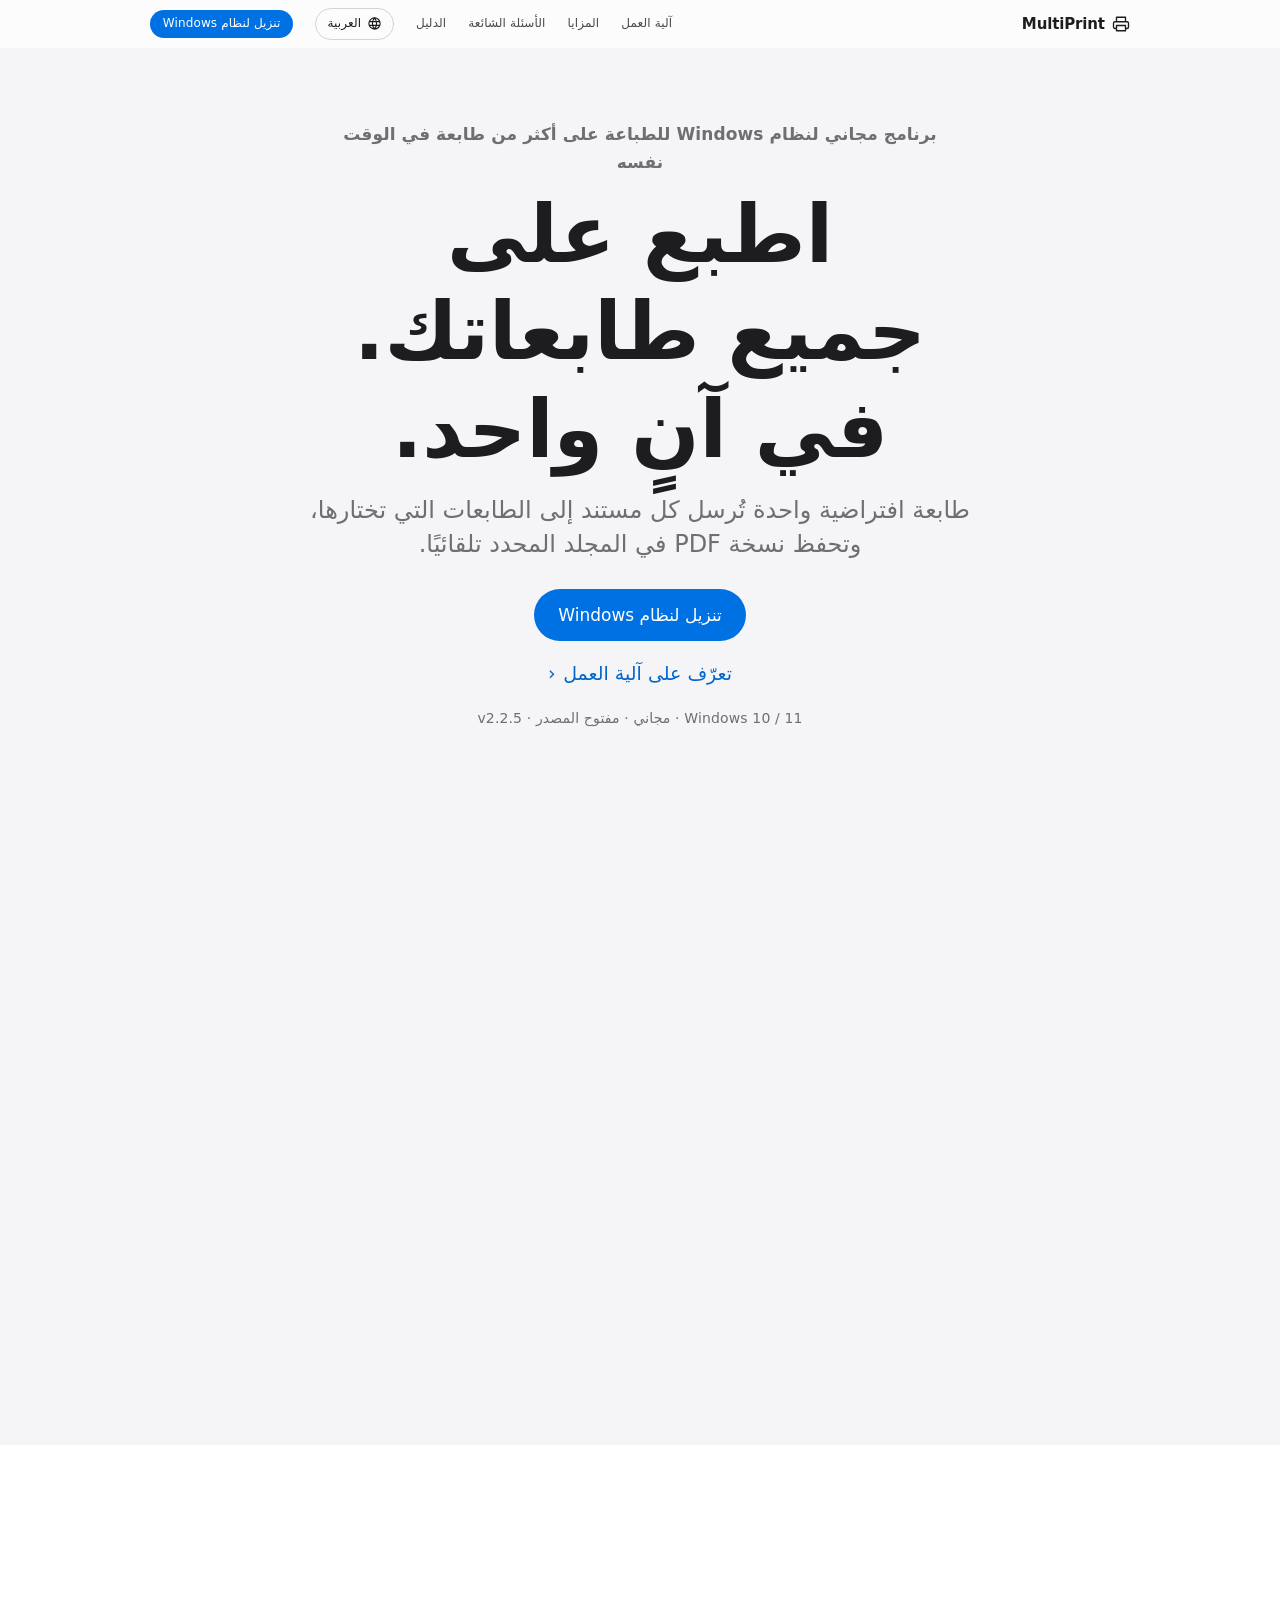
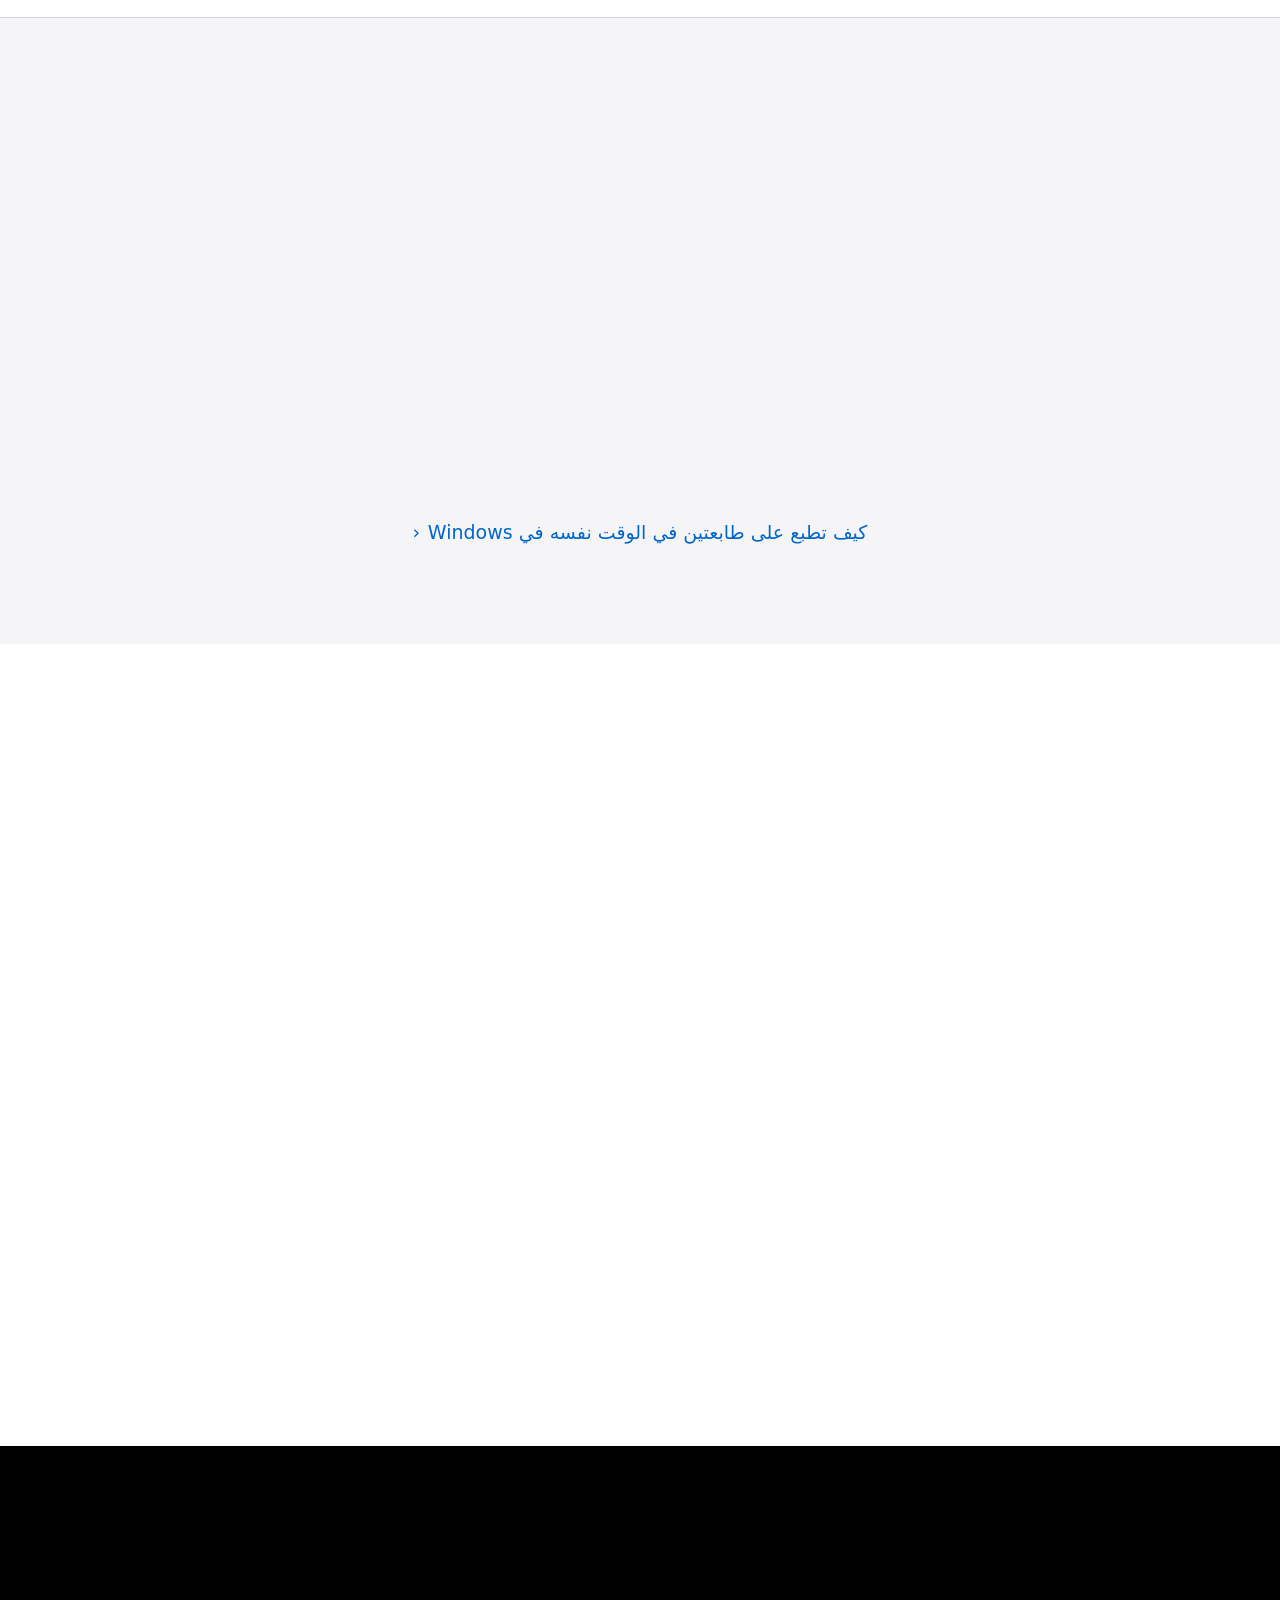
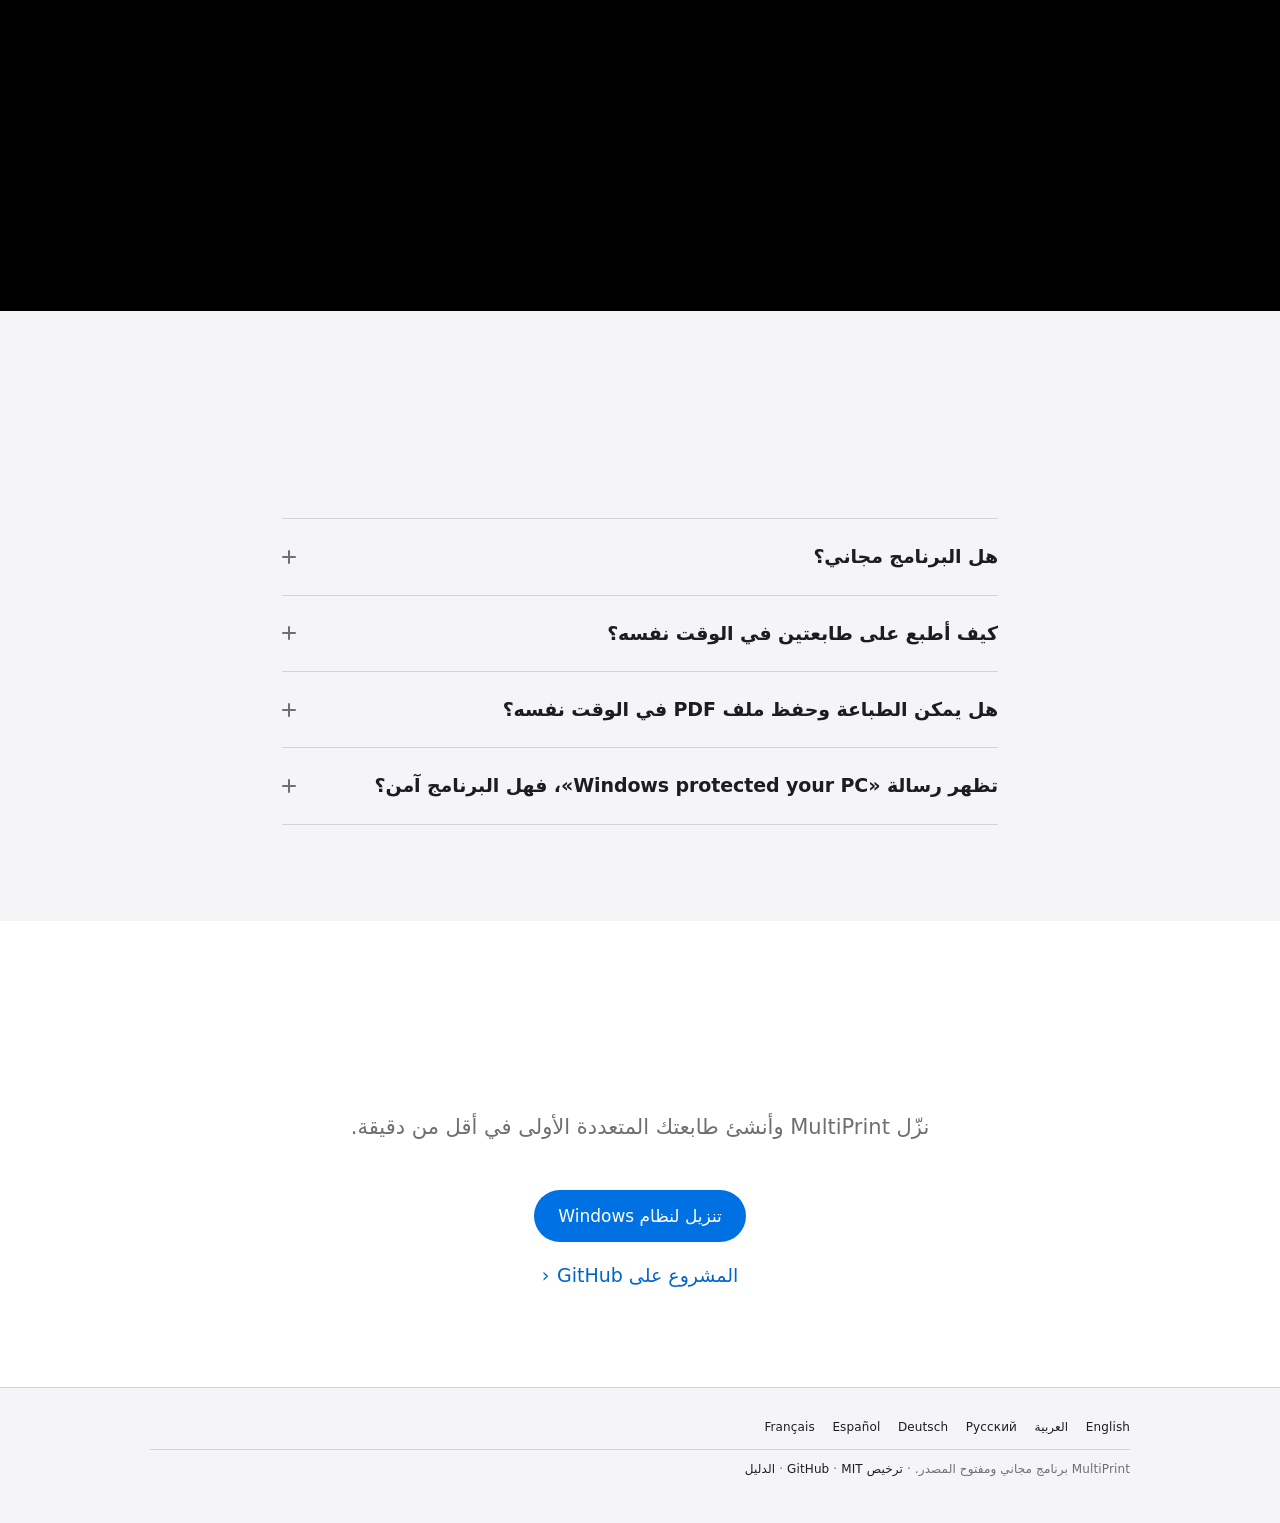
==== website/ar/index.html @ ea6bf0de "chore: import MultiPrint 2.2.5 baseline Co-Authored-By: Claude Opus 5.5 <noreply@anthropic.com>" ====
<!doctype html>
<html lang="ar" dir="rtl">
<head>
<meta charset="utf-8">
<meta http-equiv="Content-Security-Policy" content="default-src 'self'; script-src 'sha256-MsjrPZIOX58IM+4+mh/zZpdfSb2EMA1II63IcwH4JKs='; style-src 'self' https://fonts.googleapis.com; font-src https://fonts.gstatic.com; img-src 'self' data:; connect-src 'none'; object-src 'none'; base-uri 'self'; form-action 'none'; upgrade-insecure-requests">
<meta name="referrer" content="strict-origin-when-cross-origin">
<meta name="viewport" content="width=device-width, initial-scale=1">
<title>MultiPrint | الطباعة على عدة طابعات في آنٍ واحد وحفظ PDF</title>
<meta name="description" content="برنامج مجاني لنظام Windows يربط عدة طابعات بطابعة افتراضية واحدة؛ اطبع مرة واحدة على جميعها واحفظ نسخة PDF تلقائيًا، دون إعدادات معقدة.">
<meta name="keywords" content="الطباعة على أكثر من طابعة في نفس الوقت, الطباعة على طابعتين في آن واحد, ربط طابعتين, طابعة افتراضية, حفظ PDF تلقائيًا عند الطباعة, الطباعة وحفظ PDF في الوقت نفسه, برنامج طباعة مجاني, طابعة متعددة, multi printer">
<meta name="robots" content="index, follow">
<link rel="canonical" href="__SITE_URL__/ar/">
<link rel="alternate" hreflang="en" href="__SITE_URL__/">
<link rel="alternate" hreflang="ar" href="__SITE_URL__/ar/">
<link rel="alternate" hreflang="ru" href="__SITE_URL__/ru/">
<link rel="alternate" hreflang="de" href="__SITE_URL__/de/">
<link rel="alternate" hreflang="es" href="__SITE_URL__/es/">
<link rel="alternate" hreflang="fr" href="__SITE_URL__/fr/">
<link rel="alternate" hreflang="x-default" href="__SITE_URL__/">
<meta property="og:type" content="website">
<meta property="og:site_name" content="MultiPrint">
<meta property="og:title" content="MultiPrint | الطباعة على عدة طابعات في آنٍ واحد وحفظ PDF">
<meta property="og:description" content="برنامج مجاني لنظام Windows يربط عدة طابعات بطابعة افتراضية واحدة؛ اطبع مرة واحدة على جميعها واحفظ نسخة PDF تلقائيًا، دون إعدادات معقدة.">
<meta property="og:url" content="__SITE_URL__/ar/">
<meta property="og:image" content="__SITE_URL__/assets/screenshot-ar.png">
<meta property="og:image:width" content="1620">
<meta property="og:image:height" content="1155">
<meta property="og:locale" content="ar_SA">
<meta property="og:locale:alternate" content="en_US"><meta property="og:locale:alternate" content="ru_RU"><meta property="og:locale:alternate" content="de_DE"><meta property="og:locale:alternate" content="es_ES"><meta property="og:locale:alternate" content="fr_FR">
<meta name="twitter:card" content="summary_large_image">
<meta name="theme-color" content="#f5f5f7" media="(prefers-color-scheme: light)">
<meta name="theme-color" content="#000000" media="(prefers-color-scheme: dark)">
<meta name="color-scheme" content="light dark">
<link rel="icon" href="../assets/favicon.svg" type="image/svg+xml">
<link rel="preconnect" href="https://fonts.googleapis.com">
<link rel="preconnect" href="https://fonts.gstatic.com" crossorigin>
<link href="https://fonts.googleapis.com/css2?family=IBM+Plex+Sans+Arabic:wght@400;500;600;700&display=swap" rel="stylesheet">
<link rel="stylesheet" href="../assets/style.css">
<script type="application/ld+json">{"@context": "https://schema.org", "@type": "SoftwareApplication", "name": "MultiPrint", "operatingSystem": "Windows 10, Windows 11", "applicationCategory": "BusinessApplication", "applicationSubCategory": "Printing", "softwareVersion": "2.2.5", "description": "برنامج مجاني لنظام Windows يربط عدة طابعات بطابعة افتراضية واحدة؛ اطبع مرة واحدة على جميعها واحفظ نسخة PDF تلقائيًا، دون إعدادات معقدة.", "url": "__SITE_URL__/ar/", "downloadUrl": "__REPO_URL__/releases/latest/download/MultiPrint.zip", "image": "__SITE_URL__/assets/screenshot-ar.png", "inLanguage": "ar", "license": "https://opensource.org/licenses/MIT", "isAccessibleForFree": true, "offers": {"@type": "Offer", "price": "0", "priceCurrency": "USD"}, "featureList": ["الطباعة على طابعتين أو أكثر", "حفظ PDF تلقائيًا", "تسمية الملفات حسب رغبتك", "طابعات متعددة مستقلة", "مقاس الورق لكل طابعة", "سجل الطباعة", "يعمل في الخلفية", "خمس لغات", "سهل الإعداد"]}</script>
<script type="application/ld+json">{"@context": "https://schema.org", "@type": "FAQPage", "mainEntity": [{"@type": "Question", "name": "هل البرنامج مجاني؟", "acceptedAnswer": {"@type": "Answer", "text": "نعم، البرنامج مجاني ومفتوح المصدر بموجب ترخيص MIT."}}, {"@type": "Question", "name": "كيف أطبع على طابعتين في الوقت نفسه؟", "acceptedAnswer": {"@type": "Answer", "text": "أنشئ طابعة متعددة في MultiPrint واختر الطابعتين، ثم اطبع على الطابعة الجديدة من أي برنامج، وسيصل المستند إلى كلتيهما."}}, {"@type": "Question", "name": "هل يمكن الطباعة وحفظ ملف PDF في الوقت نفسه؟", "acceptedAnswer": {"@type": "Answer", "text": "نعم. أضف «Microsoft Print to PDF» إلى الطابعات وحدّد مجلدًا، وستُحفظ الملفات فيه تلقائيًا دون أن يُطلب منك اختيار مكان الحفظ."}}, {"@type": "Question", "name": "تظهر رسالة «Windows protected your PC»، فهل البرنامج آمن؟", "acceptedAnswer": {"@type": "Answer", "text": "لم يُوقَّع الملف رقميًا بعد، لذا يعرض Windows هذا التنبيه. اختر «More info» ثم «Run anyway». والشيفرة المصدرية منشورة بالكامل على GitHub."}}]}</script>
<script type="application/ld+json">{"@context": "https://schema.org", "@type": "WebSite", "name": "MultiPrint", "url": "__SITE_URL__/ar/", "inLanguage": "ar"}</script>
</head>
<body>
<header class="nav">
  <div class="wrap navbar">
    <a class="brand" href="../ar/" aria-label="MultiPrint"><svg width="18" height="18" viewBox="0 0 24 24" fill="none" stroke="currentColor" stroke-width="1.8" stroke-linecap="round" stroke-linejoin="round" aria-hidden="true"><path d="M6 9V3h12v6M6 18H4a2 2 0 0 1-2-2v-5a2 2 0 0 1 2-2h16a2 2 0 0 1 2 2v5a2 2 0 0 1-2 2h-2M6 14h12v7H6z"/></svg><span>MultiPrint</span></a>
    <nav class="links">
      <a href="#how">آلية العمل</a><a href="#features">المزايا</a><a href="#faq">الأسئلة الشائعة</a><a href="../ar/guide/">الدليل</a>
    </nav>
    <details class="lang"><summary aria-label="اللغة"><svg width="15" height="15" viewBox="0 0 24 24" fill="none" stroke="currentColor" stroke-width="1.8" stroke-linecap="round" stroke-linejoin="round" aria-hidden="true"><path d="M12 21a9 9 0 1 0 0-18 9 9 0 0 0 0 18zM3.6 9h16.8M3.6 15h16.8M12 3a14 14 0 0 1 0 18M12 3a14 14 0 0 0 0 18"/></svg><span>العربية</span></summary><div class="menu"><a href="../" hreflang="en" lang="en">English</a><a href="../ar/" hreflang="ar" lang="ar" aria-current="page">العربية</a><a href="../ru/" hreflang="ru" lang="ru">Русский</a><a href="../de/" hreflang="de" lang="de">Deutsch</a><a href="../es/" hreflang="es" lang="es">Español</a><a href="../fr/" hreflang="fr" lang="fr">Français</a></div></details>
    <a class="navbtn" href="__REPO_URL__/releases/latest/download/MultiPrint.zip">تنزيل لنظام Windows</a>
  </div>
</header>

<main>
<section class="hero">
  <div class="wrap">
    <p class="eyebrow">برنامج مجاني لنظام Windows للطباعة على أكثر من طابعة في الوقت نفسه</p>
    <h1 class="reveal">اطبع على جميع طابعاتك.<br>في آنٍ واحد.</h1>
    <p class="lead">طابعة افتراضية واحدة تُرسل كل مستند إلى الطابعات التي تختارها، وتحفظ نسخة PDF في المجلد المحدد تلقائيًا.</p>
    <div class="actions">
      <a class="btn" href="__REPO_URL__/releases/latest/download/MultiPrint.zip">تنزيل لنظام Windows</a>
      <a class="link" href="#how">تعرّف على آلية العمل <span class="chev" aria-hidden="true">‹</span></a>
    </div>
    <p class="note"><bdi dir="ltr">Windows 10 / 11</bdi> · مجاني · مفتوح المصدر · <bdi dir="ltr">v2.2.5</bdi></p>
  </div>
  <figure class="shot reveal"><img src="../assets/screenshot-ar.png" width="1620" height="1155" alt="واجهة برنامج MultiPrint تعرض طابعة متعددة مرتبطة بطابعة Epson ومجلد PDF" loading="eager" fetchpriority="high"></figure>
</section>

<section class="specs-band">
  <div class="wrap specs"><div class="spec reveal"><strong>+2</strong><span>طابعة لكل مستند</span></div><div class="spec reveal"><strong>PDF</strong><span>نسخة تُحفظ تلقائيًا</span></div><div class="spec reveal"><strong>0</strong><span>إعدادات معقدة</span></div><div class="spec reveal"><strong>مجاني</strong><span>ومفتوح المصدر</span></div></div>
</section>

<section id="how" class="band light">
  <div class="wrap">
    <h2 class="reveal">ثلاث خطوات فقط.</h2>
    <ol class="tiles three"><li class="tile reveal"><span class="num">1</span><h3>أنشئ طابعة متعددة</h3><p>حدّد اسمًا للطابعة واختر طابعتين أو أكثر، سواء أكانت طابعات فعلية أم PDF أم كليهما.</p></li><li class="tile reveal"><span class="num">2</span><h3>اطبع كالمعتاد</h3><p>من Word أو Excel أو المتصفح أو نظامك المحاسبي، اختر الطابعة الجديدة من قائمة الطباعة.</p></li><li class="tile reveal"><span class="num">3</span><h3>تمّ</h3><p>يصل المستند إلى جميع الطابعات في اللحظة نفسها، وتُحفظ نسخة PDF في المجلد المحدد.</p></li></ol>
    <p class="guide-link"><a class="link" href="../ar/guide/">كيف تطبع على طابعتين في الوقت نفسه في Windows <span class="chev" aria-hidden="true">‹</span></a></p>
  </div>
</section>

<section id="features" class="band">
  <div class="wrap">
    <h2 class="reveal">كل ما تحتاجه. لا أكثر.</h2>
    <div class="tiles four"><div class="tile feat reveal"><svg width="28" height="28" viewBox="0 0 24 24" fill="none" stroke="currentColor" stroke-width="1.8" stroke-linecap="round" stroke-linejoin="round" aria-hidden="true"><path d="M12 3l1.9 4.6L18.5 9l-4.6 1.9L12 15.5l-1.9-4.6L5.5 9l4.6-1.4zM19 15l.8 2.2L22 18l-2.2.8L19 21l-.8-2.2L16 18l2.2-.8z"/></svg><h3>سهل الإعداد</h3><p>دون تثبيت تعريفات أو إعدادات معقدة؛ تصبح طابعتك المتعددة الأولى جاهزة في أقل من دقيقة.</p></div><div class="tile feat reveal"><svg width="28" height="28" viewBox="0 0 24 24" fill="none" stroke="currentColor" stroke-width="1.8" stroke-linecap="round" stroke-linejoin="round" aria-hidden="true"><path d="M6 9V3h12v6M6 18H4a2 2 0 0 1-2-2v-5a2 2 0 0 1 2-2h16a2 2 0 0 1 2 2v5a2 2 0 0 1-2 2h-2M6 14h12v7H6z"/></svg><h3>الطباعة على طابعتين أو أكثر</h3><p>أمر طباعة واحد يصل إلى جميع الطابعات المرتبطة.</p></div><div class="tile feat reveal"><svg width="28" height="28" viewBox="0 0 24 24" fill="none" stroke="currentColor" stroke-width="1.8" stroke-linecap="round" stroke-linejoin="round" aria-hidden="true"><path d="M14 3H6a2 2 0 0 0-2 2v14a2 2 0 0 0 2 2h12a2 2 0 0 0 2-2V9zM14 3v6h6M9 15h6"/></svg><h3>حفظ PDF تلقائيًا</h3><p>نسخة PDF في مجلد ثابت دون نافذة «حفظ باسم».</p></div><div class="tile feat reveal"><svg width="28" height="28" viewBox="0 0 24 24" fill="none" stroke="currentColor" stroke-width="1.8" stroke-linecap="round" stroke-linejoin="round" aria-hidden="true"><path d="M3 7h18v13H3zM8 7V4h8v3"/></svg><h3>طابعات متعددة مستقلة</h3><p>للفواتير والتقارير والإيصالات، لكلٍّ منها طابعاتها ومجلدها.</p></div><div class="tile feat reveal"><svg width="28" height="28" viewBox="0 0 24 24" fill="none" stroke="currentColor" stroke-width="1.8" stroke-linecap="round" stroke-linejoin="round" aria-hidden="true"><path d="M12 2v4M12 18v4M4.9 4.9l2.8 2.8M16.3 16.3l2.8 2.8M2 12h4M18 12h4M4.9 19.1l2.8-2.8M16.3 7.7l2.8-2.8"/></svg><h3>يعمل في الخلفية</h3><p>يبدأ مع تشغيل Windows ويستعيد عمله تلقائيًا، دون الحاجة إلى إبقاء البرنامج مفتوحًا.</p></div><div class="tile feat reveal"><svg width="28" height="28" viewBox="0 0 24 24" fill="none" stroke="currentColor" stroke-width="1.8" stroke-linecap="round" stroke-linejoin="round" aria-hidden="true"><path d="M3 5h12M9 3v2M5 9c1.5 4 4.5 7 9 9M13 9c-1 3-3.5 6-8 8M14 21l4-9 4 9M15.5 18h5"/></svg><h3>خمس لغات</h3><p>العربية والإنجليزية والإسبانية والفرنسية والألمانية.</p></div></div>
  </div>
</section>

<section class="band black">
  <div class="wrap">
    <h2 class="reveal">مصمَّم لبيئة الأعمال.</h2>
    <div class="tiles three"><div class="tile dark reveal"><h3>المتاجر والمحاسبة</h3><p>طباعة الفاتورة للعميل مع أرشفة نسخة PDF تلقائيًا.</p></div><div class="tile dark reveal"><h3>المكاتب والمستودعات</h3><p>مستند واحد يصل إلى طابعة المكتب وطابعة المستودع معًا.</p></div><div class="tile dark reveal"><h3>العيادات ومراكز الخدمة</h3><p>نسخة للعميل ونسخة للأرشيف بخطوة واحدة.</p></div></div>
  </div>
</section>

<section id="faq" class="band light">
  <div class="wrap narrow">
    <h2 class="reveal">الأسئلة الشائعة</h2>
    <div class="faq"><details><summary><span>هل البرنامج مجاني؟</span><span class="plus" aria-hidden="true"></span></summary><p>نعم، البرنامج مجاني ومفتوح المصدر بموجب ترخيص MIT.</p></details><details><summary><span>كيف أطبع على طابعتين في الوقت نفسه؟</span><span class="plus" aria-hidden="true"></span></summary><p>أنشئ طابعة متعددة في MultiPrint واختر الطابعتين، ثم اطبع على الطابعة الجديدة من أي برنامج، وسيصل المستند إلى كلتيهما.</p></details><details><summary><span>هل يمكن الطباعة وحفظ ملف PDF في الوقت نفسه؟</span><span class="plus" aria-hidden="true"></span></summary><p>نعم. أضف «<bdi>Microsoft Print to PDF</bdi>» إلى الطابعات وحدّد مجلدًا، وستُحفظ الملفات فيه تلقائيًا دون أن يُطلب منك اختيار مكان الحفظ.</p></details><details><summary><span>تظهر رسالة «<bdi>Windows protected your PC</bdi>»، فهل البرنامج آمن؟</span><span class="plus" aria-hidden="true"></span></summary><p>لم يُوقَّع الملف رقميًا بعد، لذا يعرض Windows هذا التنبيه. اختر «<bdi>More info</bdi>» ثم «<bdi>Run anyway</bdi>». والشيفرة المصدرية منشورة بالكامل على GitHub.</p></details></div>
  </div>
</section>

<section class="band final">
  <div class="wrap">
    <h2 class="reveal">اطبع مرة واحدة. في كل مكان.</h2>
    <p class="sublead">نزّل MultiPrint وأنشئ طابعتك المتعددة الأولى في أقل من دقيقة.</p>
    <div class="actions">
      <a class="btn" href="__REPO_URL__/releases/latest/download/MultiPrint.zip">تنزيل لنظام Windows</a>
      <a class="link" href="__REPO_URL__">المشروع على GitHub <span class="chev" aria-hidden="true">‹</span></a>
    </div>
  </div>
</section>
</main>

<footer class="foot">
  <div class="wrap">
    <p class="langs"><a href="../" hreflang="en" lang="en">English</a><a href="../ar/" hreflang="ar" lang="ar" aria-current="page">العربية</a><a href="../ru/" hreflang="ru" lang="ru">Русский</a><a href="../de/" hreflang="de" lang="de">Deutsch</a><a href="../es/" hreflang="es" lang="es">Español</a><a href="../fr/" hreflang="fr" lang="fr">Français</a></p>
    <p><bdi dir="rtl">MultiPrint برنامج مجاني ومفتوح المصدر.</bdi> · <bdi><a href="__REPO_URL__/blob/main/LICENSE">ترخيص MIT</a></bdi> · <bdi><a href="__REPO_URL__">GitHub</a></bdi> · <bdi><a href="../ar/guide/">الدليل</a></bdi></p>
  </div>
</footer>
<script>
(function () {
  var d = document.documentElement; d.classList.add('js');
  var nav = document.querySelector('.nav');
  function edge() { nav.classList.toggle('scrolled', window.scrollY > 4); }
  edge(); window.addEventListener('scroll', edge, { passive: true });
  var items = document.querySelectorAll('.reveal');
  if (!('IntersectionObserver' in window)) { items.forEach(function (el) { el.classList.add('in'); }); return; }
  var io = new IntersectionObserver(function (entries) {
    entries.forEach(function (en) { if (en.isIntersecting) { en.target.classList.add('in'); io.unobserve(en.target); } });
  }, { rootMargin: '0px 0px -8% 0px', threshold: 0.08 });
  items.forEach(function (el, i) {
    var sib = el.parentElement ? Array.prototype.indexOf.call(el.parentElement.children, el) : 0;
    el.style.transitionDelay = Math.min(sib, 4) * 60 + 'ms';
    io.observe(el);
  });
  document.querySelectorAll('.lang .menu a, .foot .langs a').forEach(function (a) {
    a.addEventListener('click', function () { try { localStorage.setItem('mp-lang', a.getAttribute('hreflang')); } catch (e) {} });
  });
  document.querySelectorAll('.lang').forEach(function (m) {
    document.addEventListener('pointerdown', function (e) { if (m.open && !m.contains(e.target)) m.open = false; });
  });
})();
</script>
</body>
</html>
---- website/assets/style.css ----
:root{--bg:#fff;--gray:#f5f5f7;--tile:#fff;--text:#1d1d1f;--muted:#6e6e73;--line:#d2d2d7;--blue:#0071e3;--blue2:#0077ed;--link:#0066cc;
--nav:rgba(251,251,253,.72);--menu:rgba(255,255,255,.78);--ease:cubic-bezier(.22,1,.36,1)}
@media (prefers-color-scheme:dark){:root{--bg:#000;--gray:#161617;--tile:#1d1d1f;--text:#f5f5f7;--muted:#a1a1a6;--line:#424245;--link:#2997ff;
--nav:rgba(22,22,23,.72);--menu:rgba(40,40,42,.78)}}
*{box-sizing:border-box}
html{scroll-behavior:smooth;-webkit-text-size-adjust:100%;font-size:100%}
body{margin:0;background:var(--bg);color:var(--text);
 font-family:-apple-system,BlinkMacSystemFont,system-ui,"Segoe UI",Roboto,"Helvetica Neue",Arial,sans-serif;
 font-size:1.0625rem;line-height:1.5;letter-spacing:0;-webkit-font-smoothing:antialiased;font-optical-sizing:auto;
 transition:background-color .4s ease,color .4s ease}
html[lang=ar] body{font-family:"IBM Plex Sans Arabic",-apple-system,system-ui,"Segoe UI",Tahoma,sans-serif;line-height:1.65}
a{color:var(--link);text-decoration:none}a:hover{text-decoration:underline}
img{max-width:100%;height:auto;display:block}
:focus-visible{outline:2px solid var(--blue);outline-offset:3px;border-radius:6px}
.wrap{max-width:64rem;margin:0 auto;padding:0 1.375rem}.narrow{max-width:47.5rem}

/* ---- nav: translucent material, content scrolls underneath (skill §12) ---- */
.nav{position:sticky;top:0;z-index:10;background:var(--nav);
 -webkit-backdrop-filter:saturate(180%) blur(20px);backdrop-filter:saturate(180%) blur(20px)}
.nav::after{content:"";position:absolute;inset:auto 0 -12px 0;height:12px;pointer-events:none;opacity:0;
 background:linear-gradient(to bottom,rgba(0,0,0,.06),transparent);transition:opacity .3s ease}
.nav.scrolled::after{opacity:1}
.navbar{height:3rem;display:flex;align-items:center;gap:1.375rem;font-size:.75rem;letter-spacing:.01em}
.brand{display:flex;align-items:center;gap:.45rem;color:var(--text);font-weight:600;font-size:.9375rem;letter-spacing:-.01em}.brand:hover{text-decoration:none}
.links{display:flex;gap:1.375rem;margin-inline-start:auto}.links a{color:var(--text);opacity:.8;transition:opacity .2s}.links a:hover{opacity:1;text-decoration:none}
.lang{position:relative}.lang summary{list-style:none;cursor:pointer;display:flex;align-items:center;gap:.35rem;padding:.3rem .7rem;border-radius:980px;border:1px solid var(--line);font-size:.75rem;color:var(--text)}.lang summary:hover{background:rgba(127,127,127,.1)}.lang summary::-webkit-details-marker{display:none}
.lang .menu{position:absolute;inset-inline-end:-.5rem;top:2.25rem;min-width:10rem;padding:.4rem;border-radius:1rem;
 background:var(--menu);-webkit-backdrop-filter:blur(30px) saturate(180%);backdrop-filter:blur(30px) saturate(180%);
 box-shadow:0 1px 0 rgba(255,255,255,.35) inset,0 18px 50px rgba(0,0,0,.18);transform-origin:top right}
html[dir=rtl] .lang .menu{transform-origin:top left}
.lang[open] .menu{animation:materialize .32s var(--ease) both}
@keyframes materialize{from{opacity:0;transform:scale(.94);filter:blur(6px)}to{opacity:1;transform:none;filter:none}}
.lang .menu a{display:block;padding:.5rem .75rem;border-radius:.6rem;color:var(--text);font-size:.875rem}
.lang .menu a:hover,.lang .menu a[aria-current]{background:rgba(127,127,127,.14);text-decoration:none}
.navbtn{white-space:nowrap;background:var(--blue);color:#fff;border-radius:980px;padding:.25rem .8rem;font-size:.75rem}
.navbtn:hover{background:var(--blue2);text-decoration:none}

/* ---- press feedback: instant, on pointer-down (skill §1) ---- */
.btn,.navbtn,.link,.faq summary,.lang summary{transition:transform .1s ease-out,background-color .2s,opacity .2s;-webkit-tap-highlight-color:transparent}
.btn:active,.navbtn:active{transform:scale(.97)}
.link:active,.lang summary:active{opacity:.55}
.faq summary:active{transform:scale(.995)}

/* ---- hero ---- */
.hero{background:var(--gray);text-align:center;padding:4.5rem 0 0;overflow:hidden}
.eyebrow{font-size:1.0625rem;font-weight:600;color:var(--muted);margin:0 auto .6rem;max-width:40rem;letter-spacing:.005em}
h1,h2{text-wrap:balance}
h1{font-size:clamp(2.5rem,7vw,5rem);line-height:1.05;font-weight:700;letter-spacing:-.025em;margin:0 auto 1rem;max-width:55rem}
.lead{font-size:clamp(1.1875rem,2.4vw,1.5rem);line-height:1.38;letter-spacing:-.005em;color:var(--muted);max-width:44rem;margin:0 auto 1.75rem}
html[lang=ar] h1,html[lang=ar] h2,html[lang=ar] .lead{letter-spacing:0}
html[lang=ar] h1{line-height:1.22}html[lang=ar] h2{line-height:1.28}
.actions{display:flex;flex-direction:column;gap:1.1rem;justify-content:center;align-items:center}
.btn{display:inline-block;background:var(--blue);color:#fff;border-radius:980px;padding:.75rem 1.5rem;font-size:1.0625rem;font-weight:500}
.btn:hover{background:var(--blue2);text-decoration:none}
.link{font-size:1.1875rem;display:inline-block}.chev{display:inline-block;margin-inline-start:.1rem}
.note{color:var(--muted);font-size:.875rem;letter-spacing:.01em;margin:1.1rem 0 3rem}
.shot{margin:0 auto;max-width:61.25rem;padding:0 1.375rem}
.shot img{border-radius:1.125rem 1.125rem 0 0;box-shadow:0 -2px 50px rgba(0,0,0,.12);border:1px solid rgba(127,127,127,.12);border-bottom:0}

/* ---- specs ---- */
.specs-band{border-bottom:1px solid var(--line)}
.specs{display:grid;grid-template-columns:repeat(4,1fr);text-align:center;padding:2.75rem 1.375rem}
.spec strong{display:block;font-size:clamp(2rem,4.5vw,3rem);font-weight:700;letter-spacing:-.02em;line-height:1.1}
.spec span{display:block;color:var(--muted);font-size:.9375rem;letter-spacing:.005em;margin-top:.4rem}

/* ---- bands & tiles ---- */
.band{padding:6rem 0;text-align:center}.band.light{background:var(--gray)}
h2{font-size:clamp(2rem,5vw,3.5rem);line-height:1.08;font-weight:700;letter-spacing:-.02em;margin:0 0 .9rem}
.sublead{font-size:1.3125rem;line-height:1.38;color:var(--muted);margin:0 auto 3rem;max-width:40rem}
.band h2+.tiles{margin-top:3rem}
.tiles{list-style:none;padding:0;margin:0;display:grid;gap:1.25rem;text-align:start}
.tiles.three{grid-template-columns:repeat(3,1fr)}.tiles.four{grid-template-columns:repeat(3,1fr)}
.tile{background:var(--tile);border-radius:1.75rem;padding:2rem 1.75rem}
.band:not(.light):not(.black) .tile{background:var(--gray)}
.num{font-size:2.75rem;font-weight:700;letter-spacing:-.02em;color:var(--blue);line-height:1;display:block;margin-bottom:1.1rem}
.tile h3{font-size:1.3125rem;line-height:1.2;letter-spacing:-.01em;margin:0 0 .5rem;font-weight:600}
.tile p{margin:0;color:var(--muted);font-size:1.0625rem}
.feat svg{color:var(--blue);margin-bottom:1.1rem}
.band.black{background:#000;color:#f5f5f7}.band.black h2{color:#f5f5f7}
.tile.dark{background:#1d1d1f}.tile.dark h3{color:#f5f5f7}.tile.dark p{color:#a1a1a6}

/* ---- faq ---- */
.faq{text-align:start;margin-top:2.5rem;border-top:1px solid var(--line)}
.faq details{border-bottom:1px solid var(--line)}
.faq summary{list-style:none;cursor:pointer;display:flex;justify-content:space-between;align-items:center;gap:1.25rem;padding:1.375rem 0;font-size:1.1875rem;font-weight:600;letter-spacing:-.005em}
.faq summary::-webkit-details-marker{display:none}
.plus{position:relative;flex:none;width:.875rem;height:.875rem}
.plus:before,.plus:after{content:"";position:absolute;inset:.375rem 0 auto 0;height:2px;background:var(--muted);border-radius:2px;transition:transform .35s var(--ease)}
.plus:after{transform:rotate(90deg)}.faq details[open] .plus:after{transform:rotate(0)}
.faq bdi{white-space:nowrap}
.faq p{margin:0 0 1.5rem;color:var(--muted);font-size:1.0625rem}
.faq details[open] p{animation:fadeup .35s var(--ease) both}
@keyframes fadeup{from{opacity:0;transform:translateY(-4px)}to{opacity:1;transform:none}}
.final h2{font-size:clamp(2.25rem,6vw,4rem)}

/* ---- guide link + guide page ---- */
.guide-link{margin:2.5rem 0 0}
.article{padding-block:3.5rem 5rem}
.article .wrap{text-align:start}
.crumbs{font-size:.875rem;color:var(--muted);margin-bottom:1.5rem}.crumbs a{color:var(--muted)}
.article h1{font-size:clamp(2rem,5vw,3.25rem);line-height:1.1;margin:0 0 1rem}
.article .lead{margin:0 0 1.75rem;text-align:start}
.article h2{font-size:clamp(1.5rem,3vw,2rem);margin:3rem 0 1rem;text-align:start}
.article p{font-size:1.125rem;line-height:1.7;margin:0 0 1rem;max-width:44rem}
.gsteps{list-style:none;counter-reset:s;padding:0;margin:0;display:grid;gap:.75rem}
.gsteps li{counter-increment:s;background:var(--gray);border-radius:1.25rem;padding:1.25rem 1.5rem 1.25rem 4.25rem;position:relative}
html[dir=rtl] .gsteps li{padding:1.25rem 4.25rem 1.25rem 1.5rem}
.gsteps li::before{content:counter(s);position:absolute;inset-inline-start:1.25rem;top:1.15rem;width:2rem;height:2rem;border-radius:50%;background:var(--blue);color:#fff;display:grid;place-items:center;font-weight:700}
.gsteps h3{margin:0 0 .3rem;font-size:1.1875rem}.gsteps p{margin:0;color:var(--muted);font-size:1.0625rem}
.gshot{margin:2rem 0 0}.gshot img{border-radius:1rem;border:1px solid var(--line)}
.gcta{display:flex;flex-wrap:wrap;gap:1.25rem;align-items:center;margin-top:3rem}
/* ---- footer ---- */
.foot{background:var(--gray);color:var(--muted);font-size:.75rem;letter-spacing:.01em;padding:1.25rem 0 2.1rem;border-top:1px solid var(--line)}
.foot p{margin:.6rem 0}.foot a{color:var(--text)}
.foot .langs{display:flex;flex-wrap:wrap;gap:.4rem 1.1rem;padding-bottom:.75rem;border-bottom:1px solid var(--line)}

/* ---- reveal on scroll: transform + opacity only (skill §11) ---- */
.js .reveal{opacity:0;transform:translateY(1.25rem);transition:opacity .7s var(--ease),transform .7s var(--ease)}
.js .reveal.in{opacity:1;transform:none}

/* ---- responsive ---- */
@media (max-width:56rem){.tiles.four{grid-template-columns:repeat(2,1fr)}}
@media (max-width:46rem){
  .links,.navbtn{display:none}.lang{margin-inline-start:auto}
  .hero{padding-top:3rem}.band{padding:4rem 0}
  .tiles.three,.tiles.four{grid-template-columns:1fr}
  .specs{grid-template-columns:repeat(2,1fr);row-gap:1.75rem}
  .tile{border-radius:1.375rem;padding:1.6rem 1.4rem}
  .shot{padding:0 .75rem}.shot img{border-radius:.75rem .75rem 0 0}
}

/* ---- accessibility preferences (skill §14) ---- */
@media (prefers-reduced-motion:reduce){
  html{scroll-behavior:auto}
  .js .reveal{transform:none;transition:opacity .2s ease}
  .lang[open] .menu,.faq details[open] p{animation:fade .2s ease both}
  @keyframes fade{from{opacity:0}to{opacity:1}}
  .btn:active,.navbtn:active,.faq summary:active{transform:none}
}
@media (prefers-reduced-transparency:reduce){
  .nav{background:var(--bg);-webkit-backdrop-filter:none;backdrop-filter:none}
  .lang .menu{background:var(--bg);-webkit-backdrop-filter:none;backdrop-filter:none}
}
@media (prefers-contrast:more){
  :root{--muted:var(--text);--line:currentColor}
  .nav{background:var(--bg);border-bottom:1px solid var(--text)}
  .tile{border:1px solid var(--text)}
}
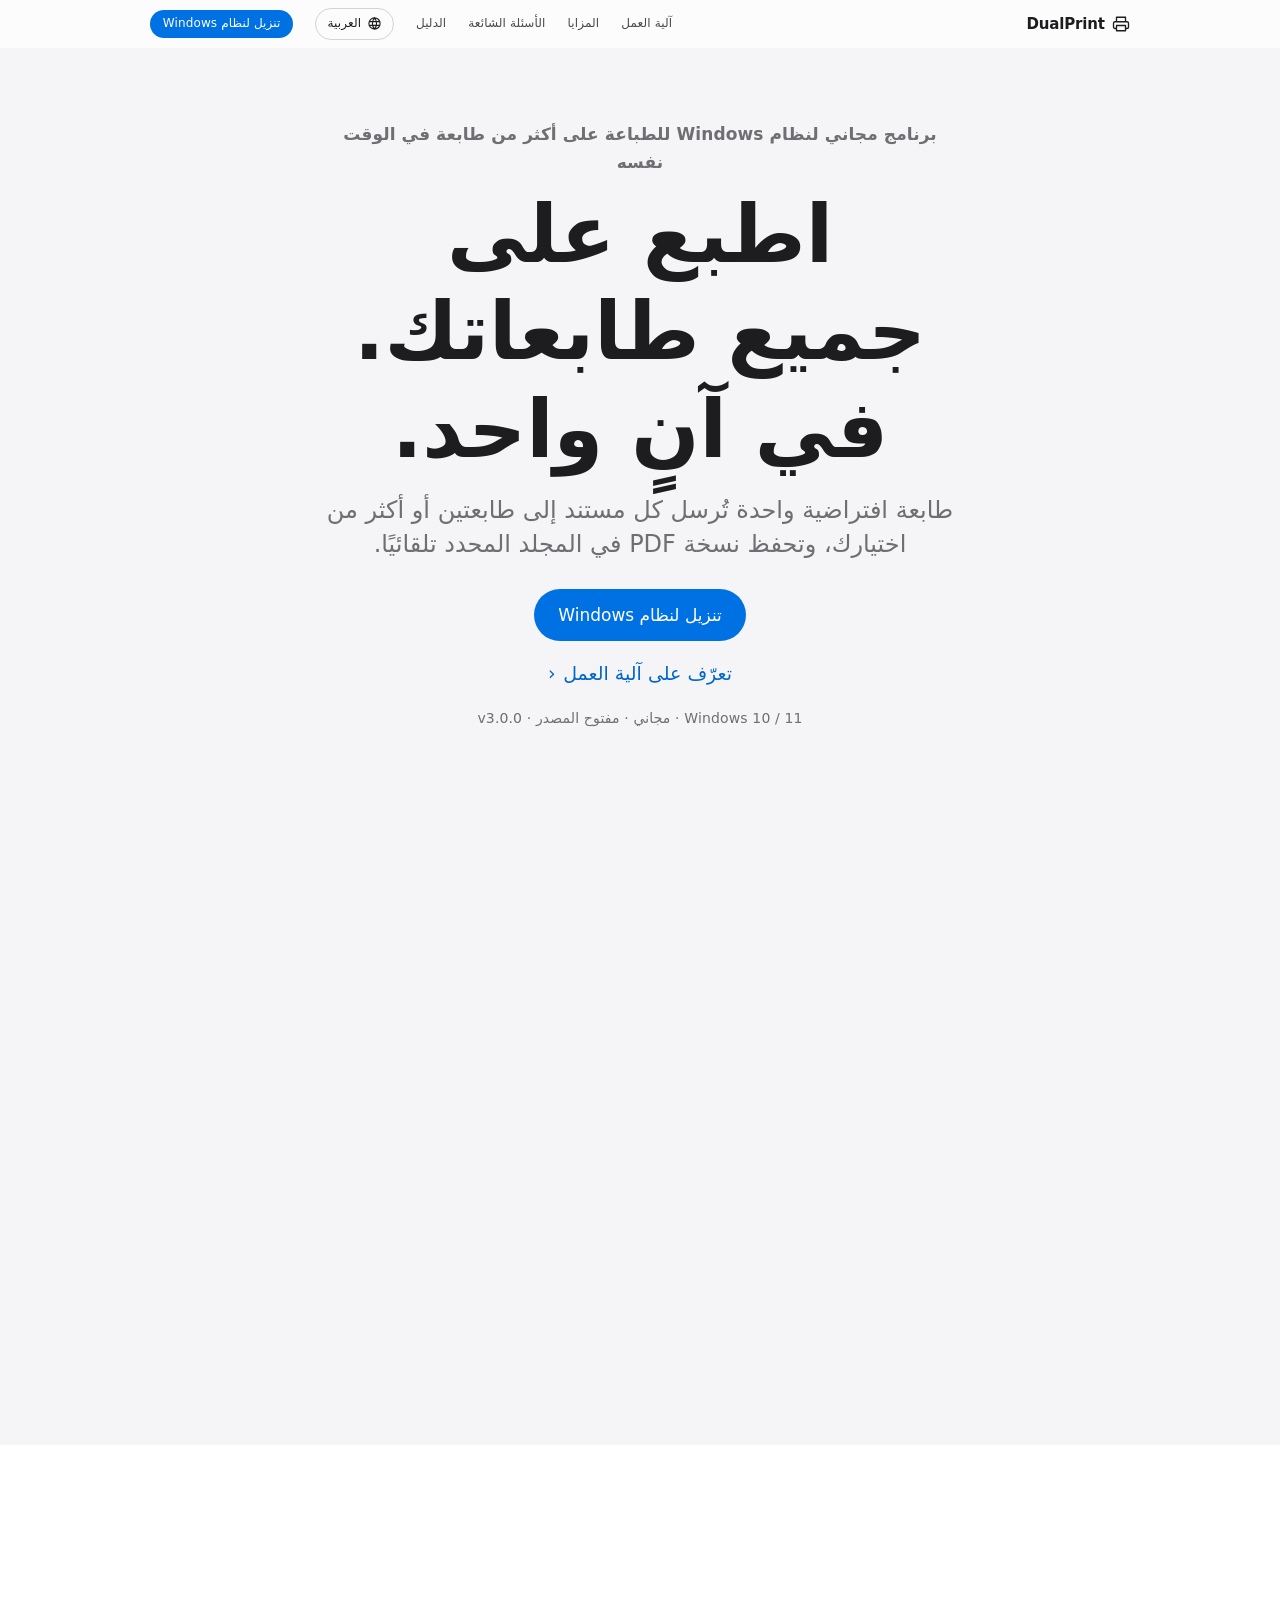
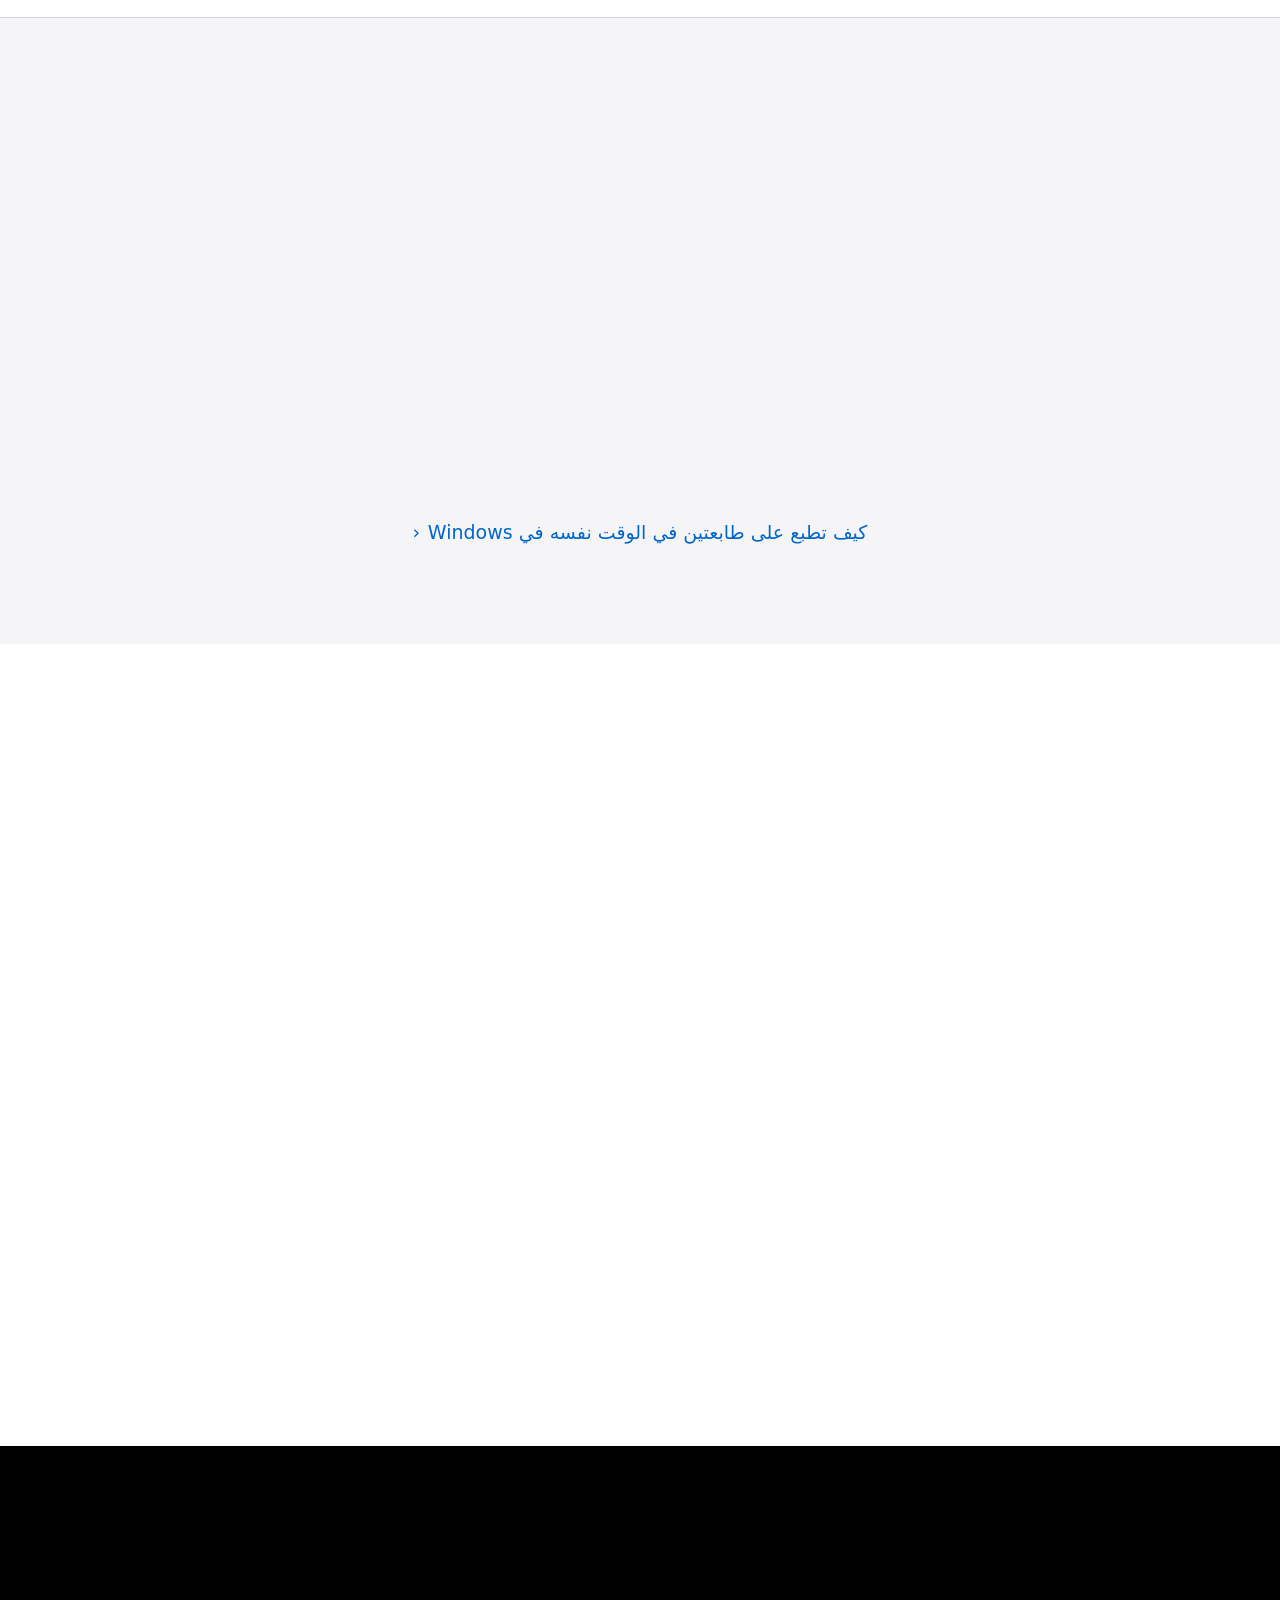
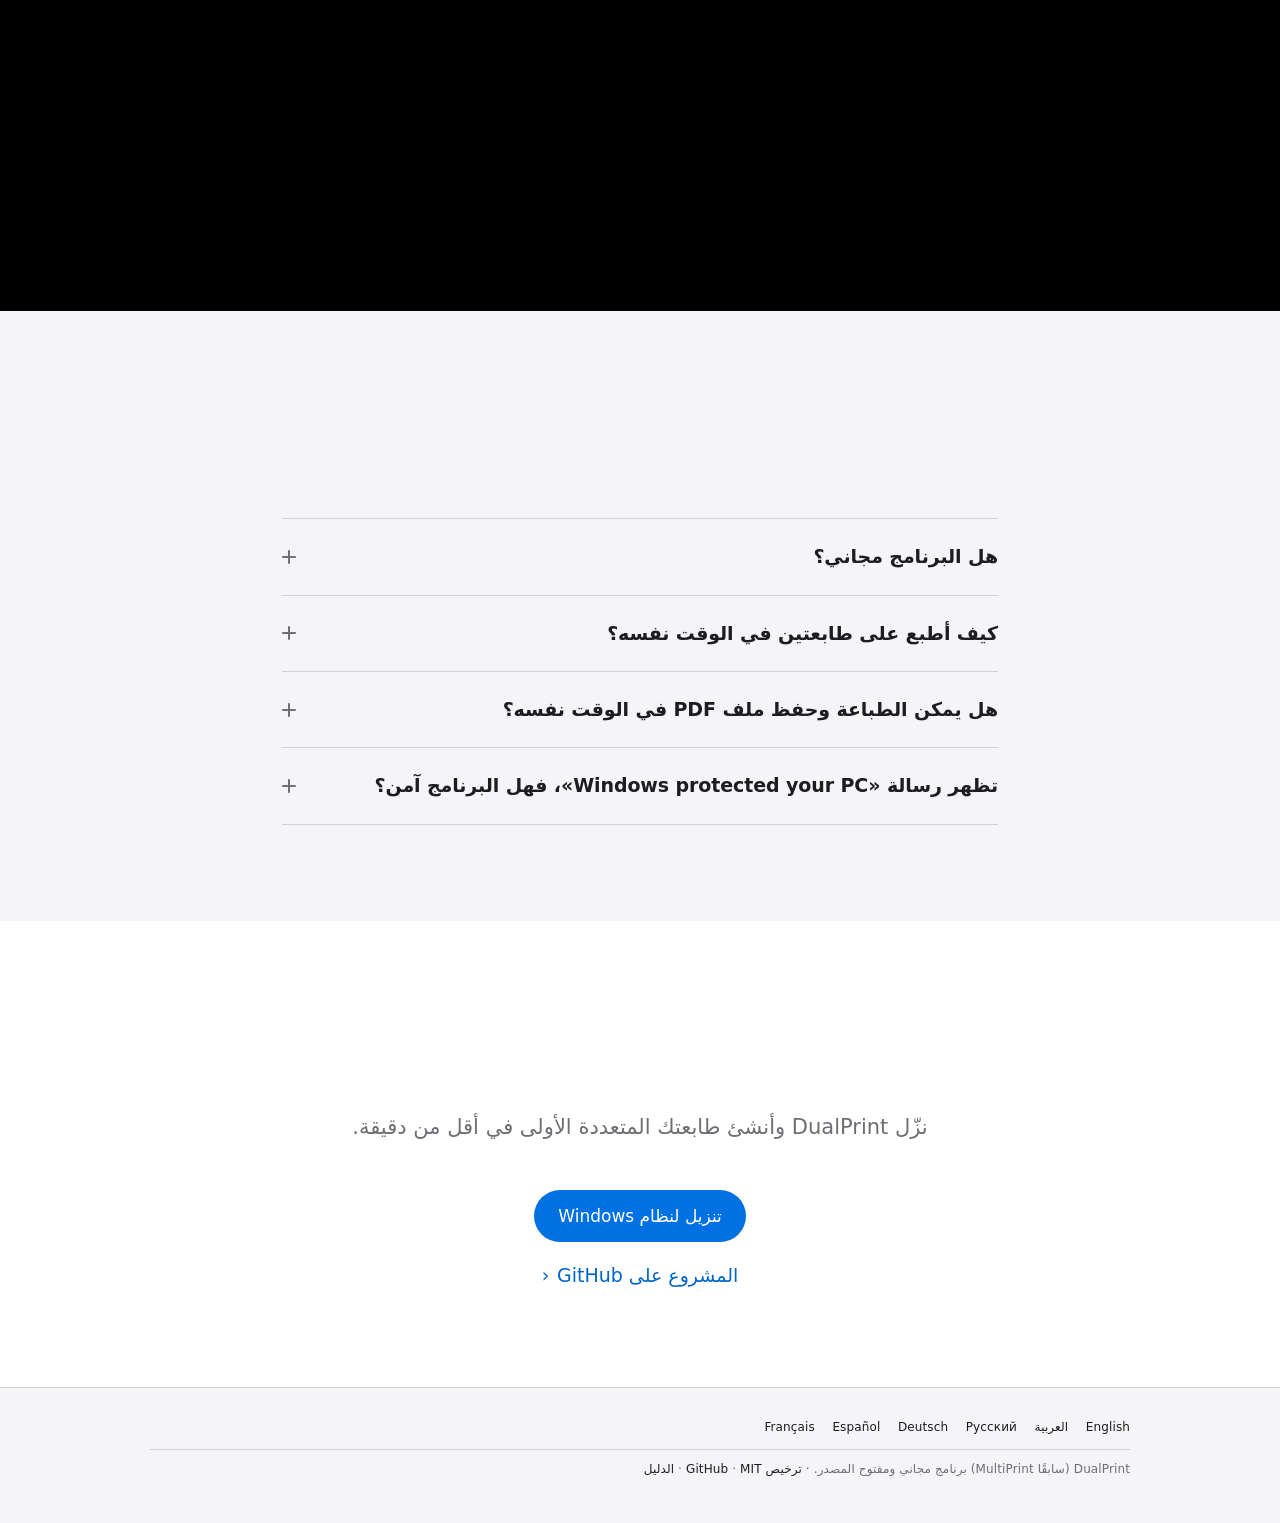
==== commit 2ffad7b6: "feat(site): integrate reviewed DualPrint branding and download links" ====
--- a/website/ar/index.html
+++ b/website/ar/index.html
@@ -5,8 +5,8 @@
 <meta http-equiv="Content-Security-Policy" content="default-src 'self'; script-src 'sha256-MsjrPZIOX58IM+4+mh/zZpdfSb2EMA1II63IcwH4JKs='; style-src 'self' https://fonts.googleapis.com; font-src https://fonts.gstatic.com; img-src 'self' data:; connect-src 'none'; object-src 'none'; base-uri 'self'; form-action 'none'; upgrade-insecure-requests">
 <meta name="referrer" content="strict-origin-when-cross-origin">
 <meta name="viewport" content="width=device-width, initial-scale=1">
-<title>MultiPrint | الطباعة على عدة طابعات في آنٍ واحد وحفظ PDF</title>
-<meta name="description" content="برنامج مجاني لنظام Windows يربط عدة طابعات بطابعة افتراضية واحدة؛ اطبع مرة واحدة على جميعها واحفظ نسخة PDF تلقائيًا، دون إعدادات معقدة.">
+<title>DualPrint | الطباعة على عدة طابعات في آنٍ واحد وحفظ PDF</title>
+<meta name="description" content="DualPrint برنامج مجاني لنظام Windows يربط طابعتين أو أكثر بطابعة افتراضية واحدة؛ اطبع مرة واحدة على جميعها واحفظ نسخة PDF تلقائيًا، دون إعدادات معقدة.">
 <meta name="keywords" content="الطباعة على أكثر من طابعة في نفس الوقت, الطباعة على طابعتين في آن واحد, ربط طابعتين, طابعة افتراضية, حفظ PDF تلقائيًا عند الطباعة, الطباعة وحفظ PDF في الوقت نفسه, برنامج طباعة مجاني, طابعة متعددة, multi printer">
 <meta name="robots" content="index, follow">
 <link rel="canonical" href="__SITE_URL__/ar/">
@@ -18,9 +18,9 @@
 <link rel="alternate" hreflang="fr" href="__SITE_URL__/fr/">
 <link rel="alternate" hreflang="x-default" href="__SITE_URL__/">
 <meta property="og:type" content="website">
-<meta property="og:site_name" content="MultiPrint">
-<meta property="og:title" content="MultiPrint | الطباعة على عدة طابعات في آنٍ واحد وحفظ PDF">
-<meta property="og:description" content="برنامج مجاني لنظام Windows يربط عدة طابعات بطابعة افتراضية واحدة؛ اطبع مرة واحدة على جميعها واحفظ نسخة PDF تلقائيًا، دون إعدادات معقدة.">
+<meta property="og:site_name" content="DualPrint">
+<meta property="og:title" content="DualPrint | الطباعة على عدة طابعات في آنٍ واحد وحفظ PDF">
+<meta property="og:description" content="DualPrint برنامج مجاني لنظام Windows يربط طابعتين أو أكثر بطابعة افتراضية واحدة؛ اطبع مرة واحدة على جميعها واحفظ نسخة PDF تلقائيًا، دون إعدادات معقدة.">
 <meta property="og:url" content="__SITE_URL__/ar/">
 <meta property="og:image" content="__SITE_URL__/assets/screenshot-ar.png">
 <meta property="og:image:width" content="1620">
@@ -36,19 +36,19 @@
 <link rel="preconnect" href="https://fonts.gstatic.com" crossorigin>
 <link href="https://fonts.googleapis.com/css2?family=IBM+Plex+Sans+Arabic:wght@400;500;600;700&display=swap" rel="stylesheet">
 <link rel="stylesheet" href="../assets/style.css">
-<script type="application/ld+json">{"@context": "https://schema.org", "@type": "SoftwareApplication", "name": "MultiPrint", "operatingSystem": "Windows 10, Windows 11", "applicationCategory": "BusinessApplication", "applicationSubCategory": "Printing", "softwareVersion": "2.2.5", "description": "برنامج مجاني لنظام Windows يربط عدة طابعات بطابعة افتراضية واحدة؛ اطبع مرة واحدة على جميعها واحفظ نسخة PDF تلقائيًا، دون إعدادات معقدة.", "url": "__SITE_URL__/ar/", "downloadUrl": "__REPO_URL__/releases/latest/download/MultiPrint.zip", "image": "__SITE_URL__/assets/screenshot-ar.png", "inLanguage": "ar", "license": "https://opensource.org/licenses/MIT", "isAccessibleForFree": true, "offers": {"@type": "Offer", "price": "0", "priceCurrency": "USD"}, "featureList": ["الطباعة على طابعتين أو أكثر", "حفظ PDF تلقائيًا", "تسمية الملفات حسب رغبتك", "طابعات متعددة مستقلة", "مقاس الورق لكل طابعة", "سجل الطباعة", "يعمل في الخلفية", "خمس لغات", "سهل الإعداد"]}</script>
-<script type="application/ld+json">{"@context": "https://schema.org", "@type": "FAQPage", "mainEntity": [{"@type": "Question", "name": "هل البرنامج مجاني؟", "acceptedAnswer": {"@type": "Answer", "text": "نعم، البرنامج مجاني ومفتوح المصدر بموجب ترخيص MIT."}}, {"@type": "Question", "name": "كيف أطبع على طابعتين في الوقت نفسه؟", "acceptedAnswer": {"@type": "Answer", "text": "أنشئ طابعة متعددة في MultiPrint واختر الطابعتين، ثم اطبع على الطابعة الجديدة من أي برنامج، وسيصل المستند إلى كلتيهما."}}, {"@type": "Question", "name": "هل يمكن الطباعة وحفظ ملف PDF في الوقت نفسه؟", "acceptedAnswer": {"@type": "Answer", "text": "نعم. أضف «Microsoft Print to PDF» إلى الطابعات وحدّد مجلدًا، وستُحفظ الملفات فيه تلقائيًا دون أن يُطلب منك اختيار مكان الحفظ."}}, {"@type": "Question", "name": "تظهر رسالة «Windows protected your PC»، فهل البرنامج آمن؟", "acceptedAnswer": {"@type": "Answer", "text": "لم يُوقَّع الملف رقميًا بعد، لذا يعرض Windows هذا التنبيه. اختر «More info» ثم «Run anyway». والشيفرة المصدرية منشورة بالكامل على GitHub."}}]}</script>
-<script type="application/ld+json">{"@context": "https://schema.org", "@type": "WebSite", "name": "MultiPrint", "url": "__SITE_URL__/ar/", "inLanguage": "ar"}</script>
+<script type="application/ld+json">{"@context": "https://schema.org", "@type": "SoftwareApplication", "name": "DualPrint", "operatingSystem": "Windows 10, Windows 11", "applicationCategory": "BusinessApplication", "applicationSubCategory": "Printing", "softwareVersion": "3.0.0", "description": "DualPrint برنامج مجاني لنظام Windows يربط طابعتين أو أكثر بطابعة افتراضية واحدة؛ اطبع مرة واحدة على جميعها واحفظ نسخة PDF تلقائيًا، دون إعدادات معقدة.", "url": "__SITE_URL__/ar/", "downloadUrl": "__REPO_URL__/releases/latest/download/DualPrint.zip", "image": "__SITE_URL__/assets/screenshot-ar.png", "inLanguage": "ar", "license": "https://opensource.org/licenses/MIT", "isAccessibleForFree": true, "offers": {"@type": "Offer", "price": "0", "priceCurrency": "USD"}, "featureList": ["الطباعة على طابعتين أو أكثر", "حفظ PDF تلقائيًا", "تسمية الملفات حسب رغبتك", "طابعات متعددة مستقلة", "مقاس الورق لكل طابعة", "سجل الطباعة", "يعمل في الخلفية", "خمس لغات", "سهل الإعداد"]}</script>
+<script type="application/ld+json">{"@context": "https://schema.org", "@type": "FAQPage", "mainEntity": [{"@type": "Question", "name": "هل البرنامج مجاني؟", "acceptedAnswer": {"@type": "Answer", "text": "نعم، البرنامج مجاني ومفتوح المصدر بموجب ترخيص MIT."}}, {"@type": "Question", "name": "كيف أطبع على طابعتين في الوقت نفسه؟", "acceptedAnswer": {"@type": "Answer", "text": "أنشئ طابعة متعددة في DualPrint واختر الطابعتين، ثم اطبع على الطابعة الجديدة من أي برنامج، وسيصل المستند إلى كلتيهما."}}, {"@type": "Question", "name": "هل يمكن الطباعة وحفظ ملف PDF في الوقت نفسه؟", "acceptedAnswer": {"@type": "Answer", "text": "نعم. أضف «Microsoft Print to PDF» إلى الطابعات وحدّد مجلدًا، وستُحفظ الملفات فيه تلقائيًا دون أن يُطلب منك اختيار مكان الحفظ."}}, {"@type": "Question", "name": "تظهر رسالة «Windows protected your PC»، فهل البرنامج آمن؟", "acceptedAnswer": {"@type": "Answer", "text": "لم يُوقَّع الملف رقميًا بعد، لذا يعرض Windows هذا التنبيه. اختر «More info» ثم «Run anyway». والشيفرة المصدرية منشورة بالكامل على GitHub."}}]}</script>
+<script type="application/ld+json">{"@context": "https://schema.org", "@type": "WebSite", "name": "DualPrint", "url": "__SITE_URL__/ar/", "inLanguage": "ar"}</script>
 </head>
 <body>
 <header class="nav">
   <div class="wrap navbar">
-    <a class="brand" href="../ar/" aria-label="MultiPrint"><svg width="18" height="18" viewBox="0 0 24 24" fill="none" stroke="currentColor" stroke-width="1.8" stroke-linecap="round" stroke-linejoin="round" aria-hidden="true"><path d="M6 9V3h12v6M6 18H4a2 2 0 0 1-2-2v-5a2 2 0 0 1 2-2h16a2 2 0 0 1 2 2v5a2 2 0 0 1-2 2h-2M6 14h12v7H6z"/></svg><span>MultiPrint</span></a>
+    <a class="brand" href="../ar/" aria-label="DualPrint"><svg width="18" height="18" viewBox="0 0 24 24" fill="none" stroke="currentColor" stroke-width="1.8" stroke-linecap="round" stroke-linejoin="round" aria-hidden="true"><path d="M6 9V3h12v6M6 18H4a2 2 0 0 1-2-2v-5a2 2 0 0 1 2-2h16a2 2 0 0 1 2 2v5a2 2 0 0 1-2 2h-2M6 14h12v7H6z"/></svg><span>DualPrint</span></a>
     <nav class="links">
       <a href="#how">آلية العمل</a><a href="#features">المزايا</a><a href="#faq">الأسئلة الشائعة</a><a href="../ar/guide/">الدليل</a>
     </nav>
     <details class="lang"><summary aria-label="اللغة"><svg width="15" height="15" viewBox="0 0 24 24" fill="none" stroke="currentColor" stroke-width="1.8" stroke-linecap="round" stroke-linejoin="round" aria-hidden="true"><path d="M12 21a9 9 0 1 0 0-18 9 9 0 0 0 0 18zM3.6 9h16.8M3.6 15h16.8M12 3a14 14 0 0 1 0 18M12 3a14 14 0 0 0 0 18"/></svg><span>العربية</span></summary><div class="menu"><a href="../" hreflang="en" lang="en">English</a><a href="../ar/" hreflang="ar" lang="ar" aria-current="page">العربية</a><a href="../ru/" hreflang="ru" lang="ru">Русский</a><a href="../de/" hreflang="de" lang="de">Deutsch</a><a href="../es/" hreflang="es" lang="es">Español</a><a href="../fr/" hreflang="fr" lang="fr">Français</a></div></details>
-    <a class="navbtn" href="__REPO_URL__/releases/latest/download/MultiPrint.zip">تنزيل لنظام Windows</a>
+    <a class="navbtn" href="__REPO_URL__/releases/latest/download/DualPrint.zip">تنزيل لنظام Windows</a>
   </div>
 </header>
 
@@ -57,14 +57,14 @@
   <div class="wrap">
     <p class="eyebrow">برنامج مجاني لنظام Windows للطباعة على أكثر من طابعة في الوقت نفسه</p>
     <h1 class="reveal">اطبع على جميع طابعاتك.<br>في آنٍ واحد.</h1>
-    <p class="lead">طابعة افتراضية واحدة تُرسل كل مستند إلى الطابعات التي تختارها، وتحفظ نسخة PDF في المجلد المحدد تلقائيًا.</p>
+    <p class="lead">طابعة افتراضية واحدة تُرسل كل مستند إلى طابعتين أو أكثر من اختيارك، وتحفظ نسخة PDF في المجلد المحدد تلقائيًا.</p>
     <div class="actions">
-      <a class="btn" href="__REPO_URL__/releases/latest/download/MultiPrint.zip">تنزيل لنظام Windows</a>
+      <a class="btn" href="__REPO_URL__/releases/latest/download/DualPrint.zip">تنزيل لنظام Windows</a>
       <a class="link" href="#how">تعرّف على آلية العمل <span class="chev" aria-hidden="true">‹</span></a>
     </div>
-    <p class="note"><bdi dir="ltr">Windows 10 / 11</bdi> · مجاني · مفتوح المصدر · <bdi dir="ltr">v2.2.5</bdi></p>
+    <p class="note"><bdi dir="ltr">Windows 10 / 11</bdi> · مجاني · مفتوح المصدر · <bdi dir="ltr">v3.0.0</bdi></p>
   </div>
-  <figure class="shot reveal"><img src="../assets/screenshot-ar.png" width="1620" height="1155" alt="واجهة برنامج MultiPrint تعرض طابعة متعددة مرتبطة بطابعة Epson ومجلد PDF" loading="eager" fetchpriority="high"></figure>
+  <figure class="shot reveal"><img src="../assets/screenshot-ar.png" width="1620" height="1155" alt="واجهة برنامج DualPrint تعرض طابعة متعددة مرتبطة بطابعة Epson ومجلد PDF" loading="eager" fetchpriority="high"></figure>
 </section>
 
 <section class="specs-band">
@@ -96,16 +96,16 @@
 <section id="faq" class="band light">
   <div class="wrap narrow">
     <h2 class="reveal">الأسئلة الشائعة</h2>
-    <div class="faq"><details><summary><span>هل البرنامج مجاني؟</span><span class="plus" aria-hidden="true"></span></summary><p>نعم، البرنامج مجاني ومفتوح المصدر بموجب ترخيص MIT.</p></details><details><summary><span>كيف أطبع على طابعتين في الوقت نفسه؟</span><span class="plus" aria-hidden="true"></span></summary><p>أنشئ طابعة متعددة في MultiPrint واختر الطابعتين، ثم اطبع على الطابعة الجديدة من أي برنامج، وسيصل المستند إلى كلتيهما.</p></details><details><summary><span>هل يمكن الطباعة وحفظ ملف PDF في الوقت نفسه؟</span><span class="plus" aria-hidden="true"></span></summary><p>نعم. أضف «<bdi>Microsoft Print to PDF</bdi>» إلى الطابعات وحدّد مجلدًا، وستُحفظ الملفات فيه تلقائيًا دون أن يُطلب منك اختيار مكان الحفظ.</p></details><details><summary><span>تظهر رسالة «<bdi>Windows protected your PC</bdi>»، فهل البرنامج آمن؟</span><span class="plus" aria-hidden="true"></span></summary><p>لم يُوقَّع الملف رقميًا بعد، لذا يعرض Windows هذا التنبيه. اختر «<bdi>More info</bdi>» ثم «<bdi>Run anyway</bdi>». والشيفرة المصدرية منشورة بالكامل على GitHub.</p></details></div>
+    <div class="faq"><details><summary><span>هل البرنامج مجاني؟</span><span class="plus" aria-hidden="true"></span></summary><p>نعم، البرنامج مجاني ومفتوح المصدر بموجب ترخيص MIT.</p></details><details><summary><span>كيف أطبع على طابعتين في الوقت نفسه؟</span><span class="plus" aria-hidden="true"></span></summary><p>أنشئ طابعة متعددة في DualPrint واختر الطابعتين، ثم اطبع على الطابعة الجديدة من أي برنامج، وسيصل المستند إلى كلتيهما.</p></details><details><summary><span>هل يمكن الطباعة وحفظ ملف PDF في الوقت نفسه؟</span><span class="plus" aria-hidden="true"></span></summary><p>نعم. أضف «<bdi>Microsoft Print to PDF</bdi>» إلى الطابعات وحدّد مجلدًا، وستُحفظ الملفات فيه تلقائيًا دون أن يُطلب منك اختيار مكان الحفظ.</p></details><details><summary><span>تظهر رسالة «<bdi>Windows protected your PC</bdi>»، فهل البرنامج آمن؟</span><span class="plus" aria-hidden="true"></span></summary><p>لم يُوقَّع الملف رقميًا بعد، لذا يعرض Windows هذا التنبيه. اختر «<bdi>More info</bdi>» ثم «<bdi>Run anyway</bdi>». والشيفرة المصدرية منشورة بالكامل على GitHub.</p></details></div>
   </div>
 </section>
 
 <section class="band final">
   <div class="wrap">
     <h2 class="reveal">اطبع مرة واحدة. في كل مكان.</h2>
-    <p class="sublead">نزّل MultiPrint وأنشئ طابعتك المتعددة الأولى في أقل من دقيقة.</p>
+    <p class="sublead">نزّل DualPrint وأنشئ طابعتك المتعددة الأولى في أقل من دقيقة.</p>
     <div class="actions">
-      <a class="btn" href="__REPO_URL__/releases/latest/download/MultiPrint.zip">تنزيل لنظام Windows</a>
+      <a class="btn" href="__REPO_URL__/releases/latest/download/DualPrint.zip">تنزيل لنظام Windows</a>
       <a class="link" href="__REPO_URL__">المشروع على GitHub <span class="chev" aria-hidden="true">‹</span></a>
     </div>
   </div>
@@ -115,7 +115,7 @@
 <footer class="foot">
   <div class="wrap">
     <p class="langs"><a href="../" hreflang="en" lang="en">English</a><a href="../ar/" hreflang="ar" lang="ar" aria-current="page">العربية</a><a href="../ru/" hreflang="ru" lang="ru">Русский</a><a href="../de/" hreflang="de" lang="de">Deutsch</a><a href="../es/" hreflang="es" lang="es">Español</a><a href="../fr/" hreflang="fr" lang="fr">Français</a></p>
-    <p><bdi dir="rtl">MultiPrint برنامج مجاني ومفتوح المصدر.</bdi> · <bdi><a href="__REPO_URL__/blob/main/LICENSE">ترخيص MIT</a></bdi> · <bdi><a href="__REPO_URL__">GitHub</a></bdi> · <bdi><a href="../ar/guide/">الدليل</a></bdi></p>
+    <p><bdi dir="rtl"><bdi>DualPrint</bdi> (سابقًا <bdi>MultiPrint</bdi>) برنامج مجاني ومفتوح المصدر.</bdi> · <bdi><a href="__REPO_URL__/blob/main/LICENSE">ترخيص MIT</a></bdi> · <bdi><a href="__REPO_URL__">GitHub</a></bdi> · <bdi><a href="../ar/guide/">الدليل</a></bdi></p>
   </div>
 </footer>
 <script>
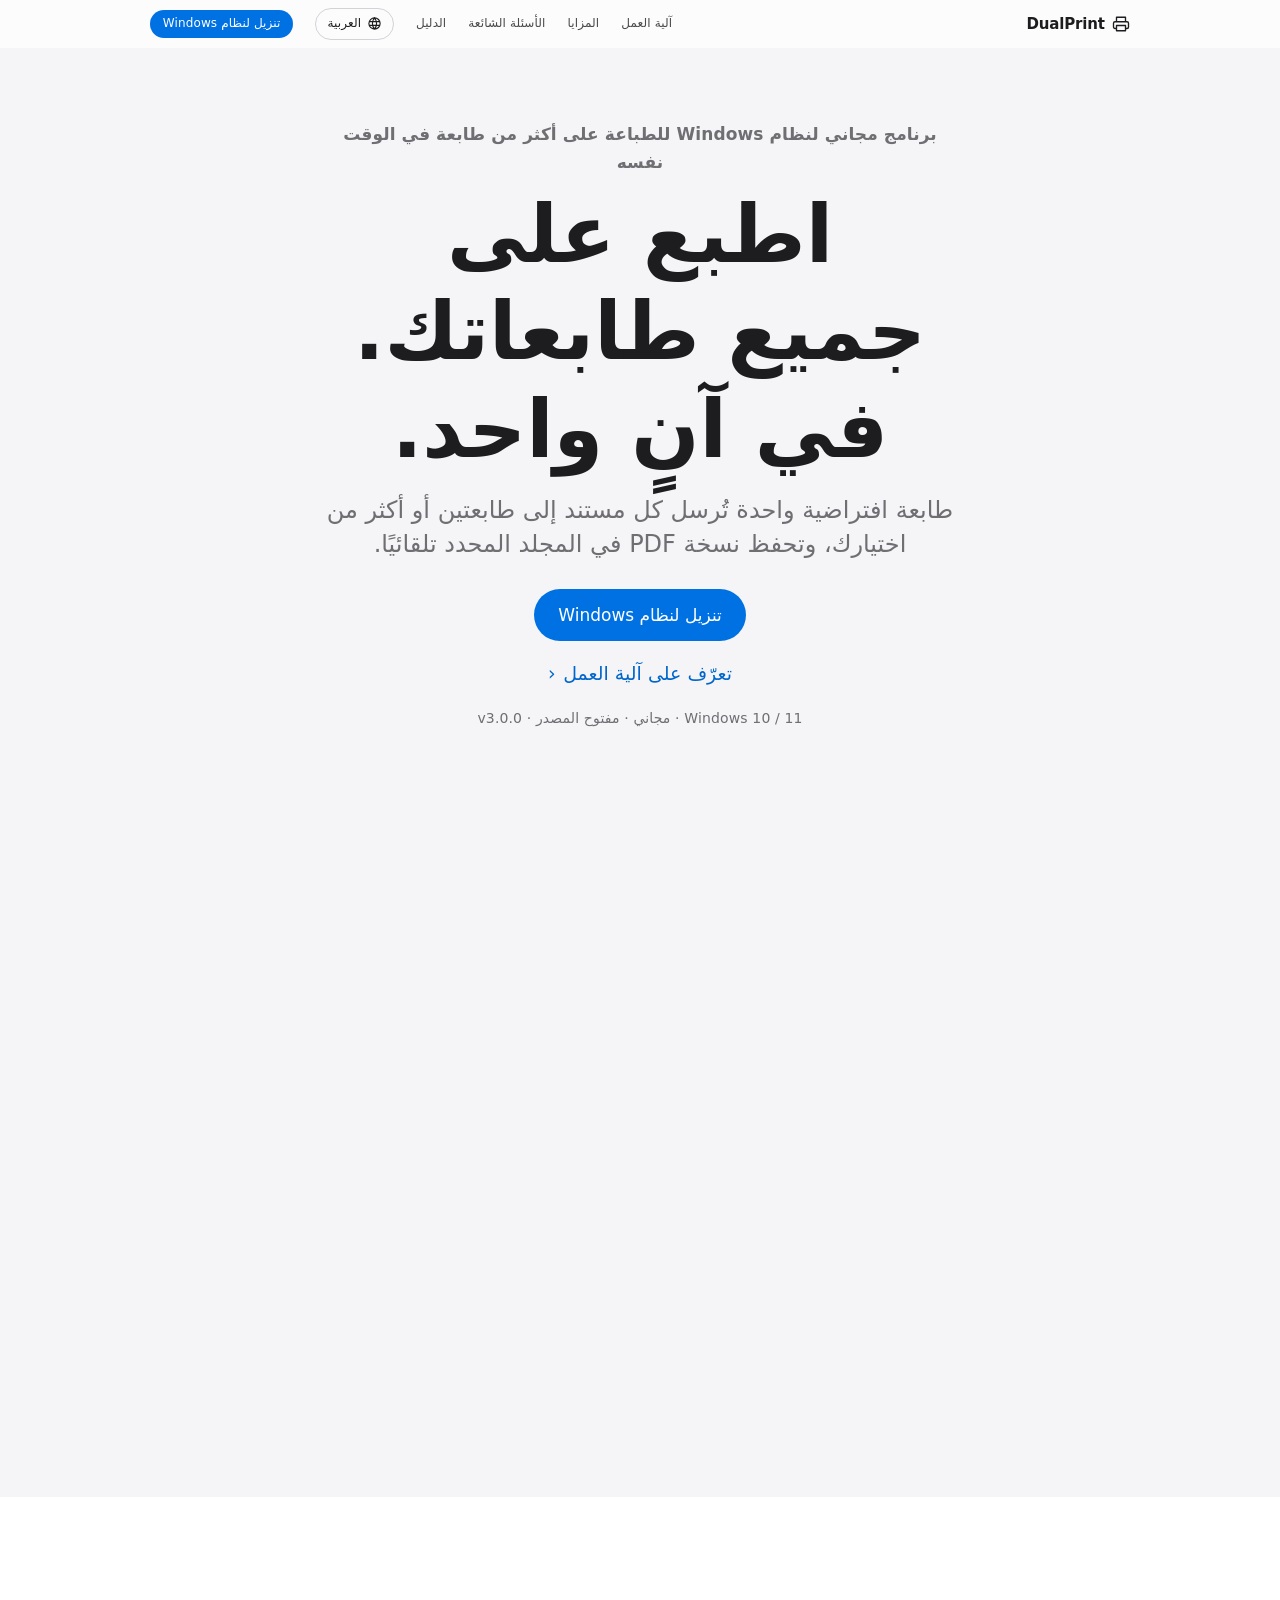
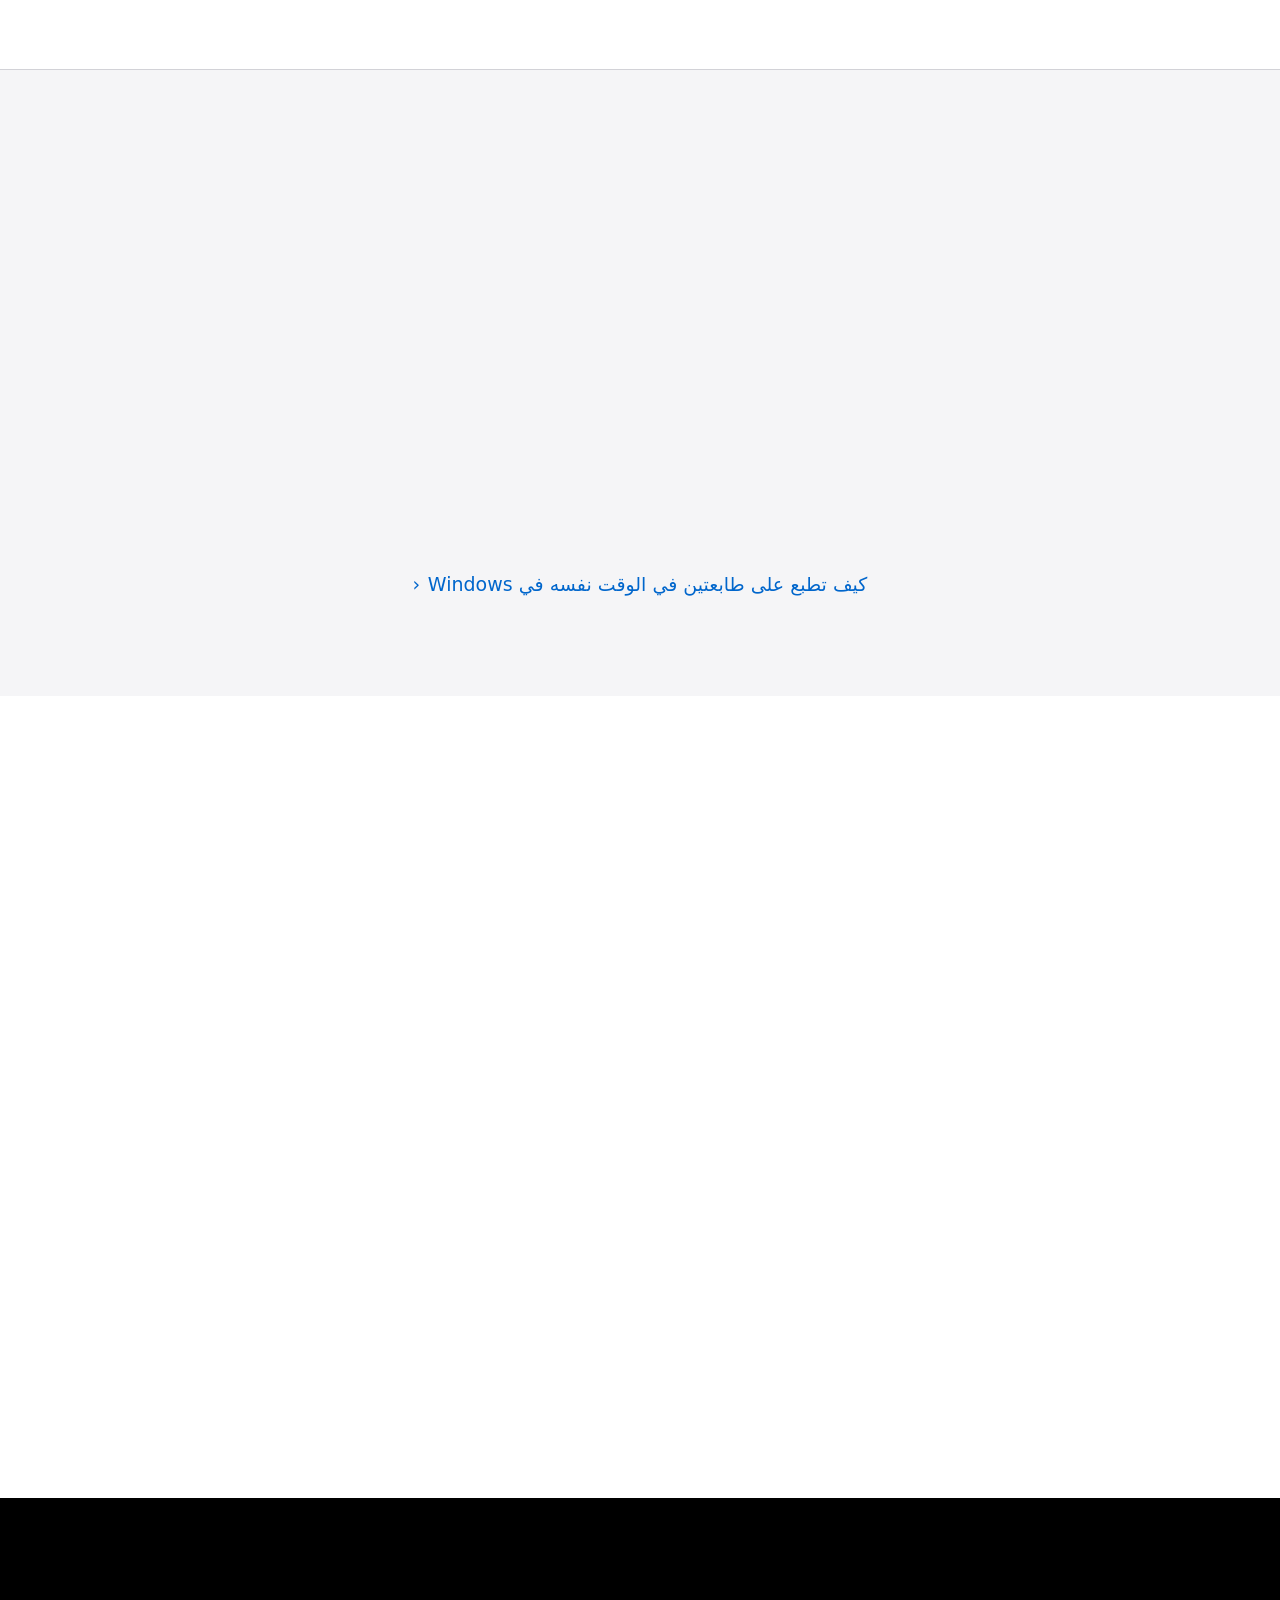
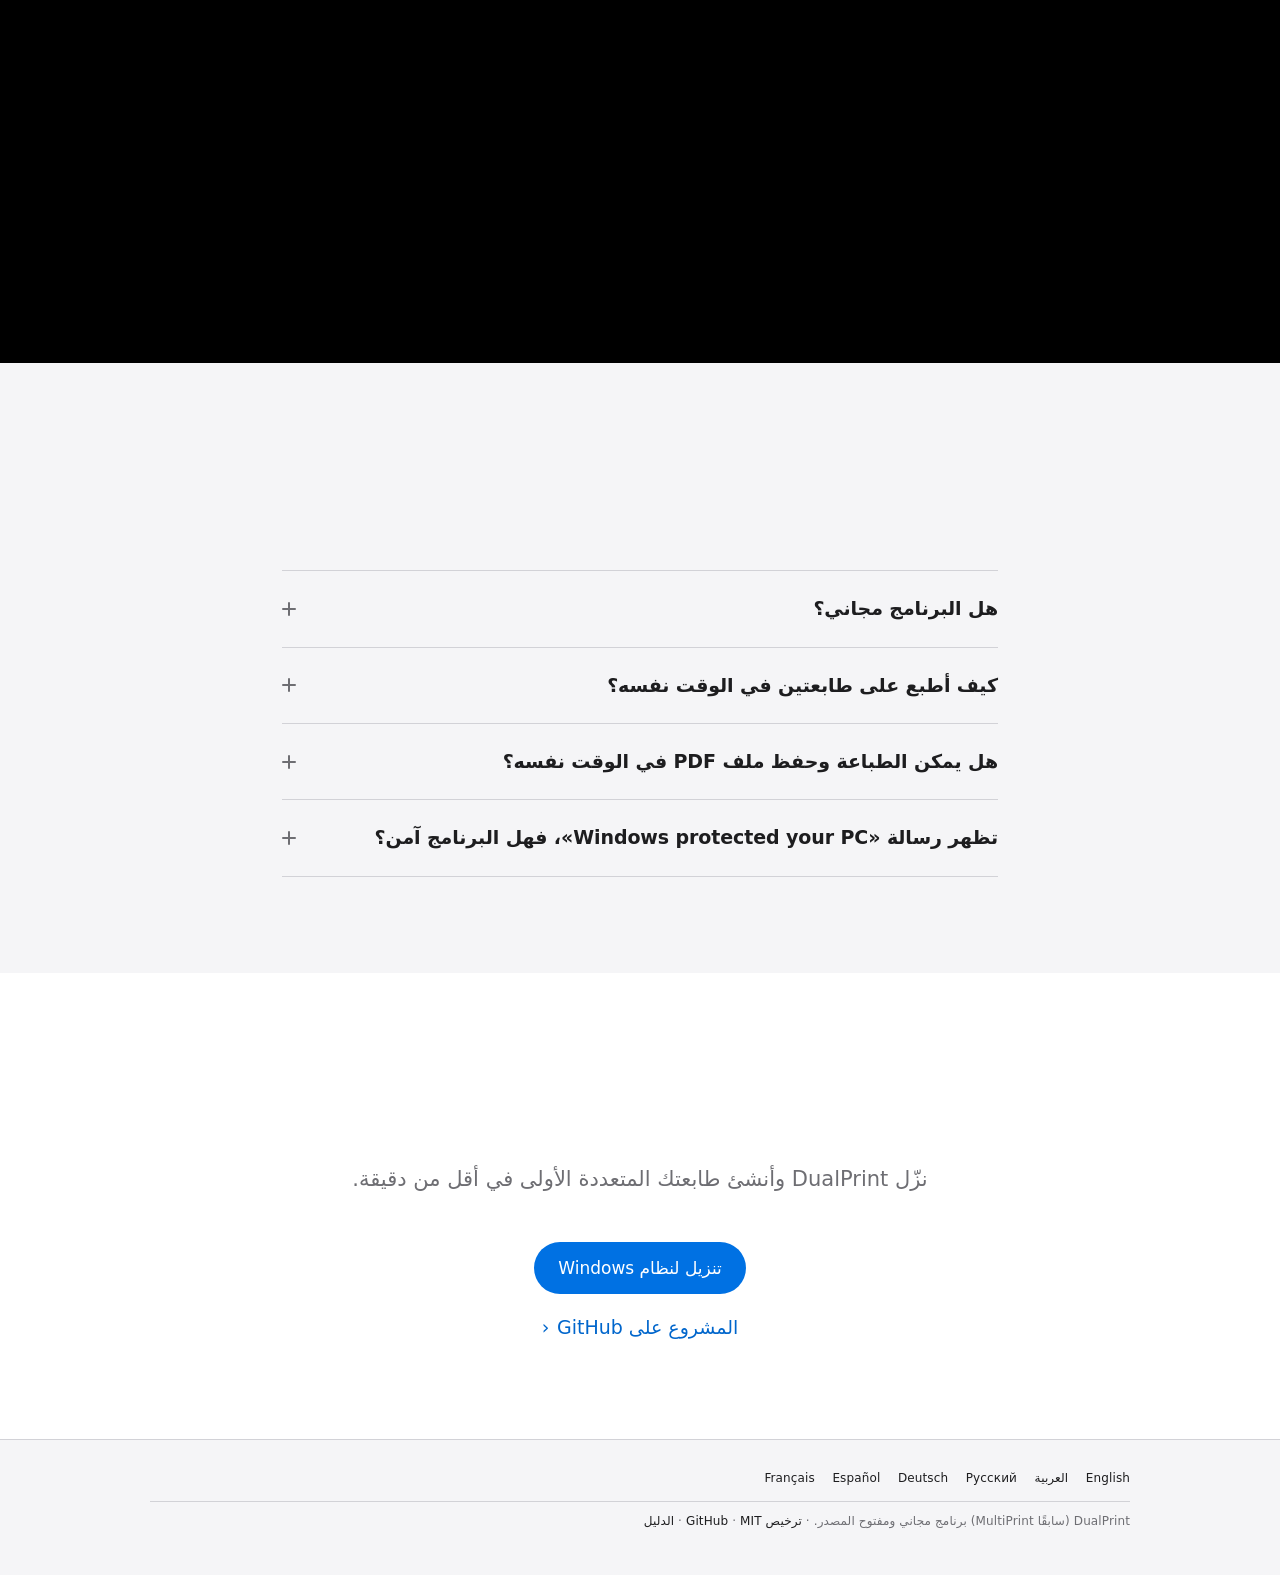
==== commit fde1fcb8: "feat(site): DualPrint screenshots rendered from the real app UI (T016) Adds tools/render_screenshots" ====
--- a/website/ar/index.html
+++ b/website/ar/index.html
@@ -24,7 +24,7 @@
 <meta property="og:url" content="__SITE_URL__/ar/">
 <meta property="og:image" content="__SITE_URL__/assets/screenshot-ar.png">
 <meta property="og:image:width" content="1620">
-<meta property="og:image:height" content="1155">
+<meta property="og:image:height" content="1245">
 <meta property="og:locale" content="ar_SA">
 <meta property="og:locale:alternate" content="en_US"><meta property="og:locale:alternate" content="ru_RU"><meta property="og:locale:alternate" content="de_DE"><meta property="og:locale:alternate" content="es_ES"><meta property="og:locale:alternate" content="fr_FR">
 <meta name="twitter:card" content="summary_large_image">
@@ -64,7 +64,7 @@
     </div>
     <p class="note"><bdi dir="ltr">Windows 10 / 11</bdi> · مجاني · مفتوح المصدر · <bdi dir="ltr">v3.0.0</bdi></p>
   </div>
-  <figure class="shot reveal"><img src="../assets/screenshot-ar.png" width="1620" height="1155" alt="واجهة برنامج DualPrint تعرض طابعة متعددة مرتبطة بطابعة Epson ومجلد PDF" loading="eager" fetchpriority="high"></figure>
+  <figure class="shot reveal"><img src="../assets/screenshot-ar.png" width="1620" height="1245" alt="واجهة برنامج DualPrint تعرض طابعة متعددة مرتبطة بطابعة Epson ومجلد PDF" loading="eager" fetchpriority="high"></figure>
 </section>
 
 <section class="specs-band">
